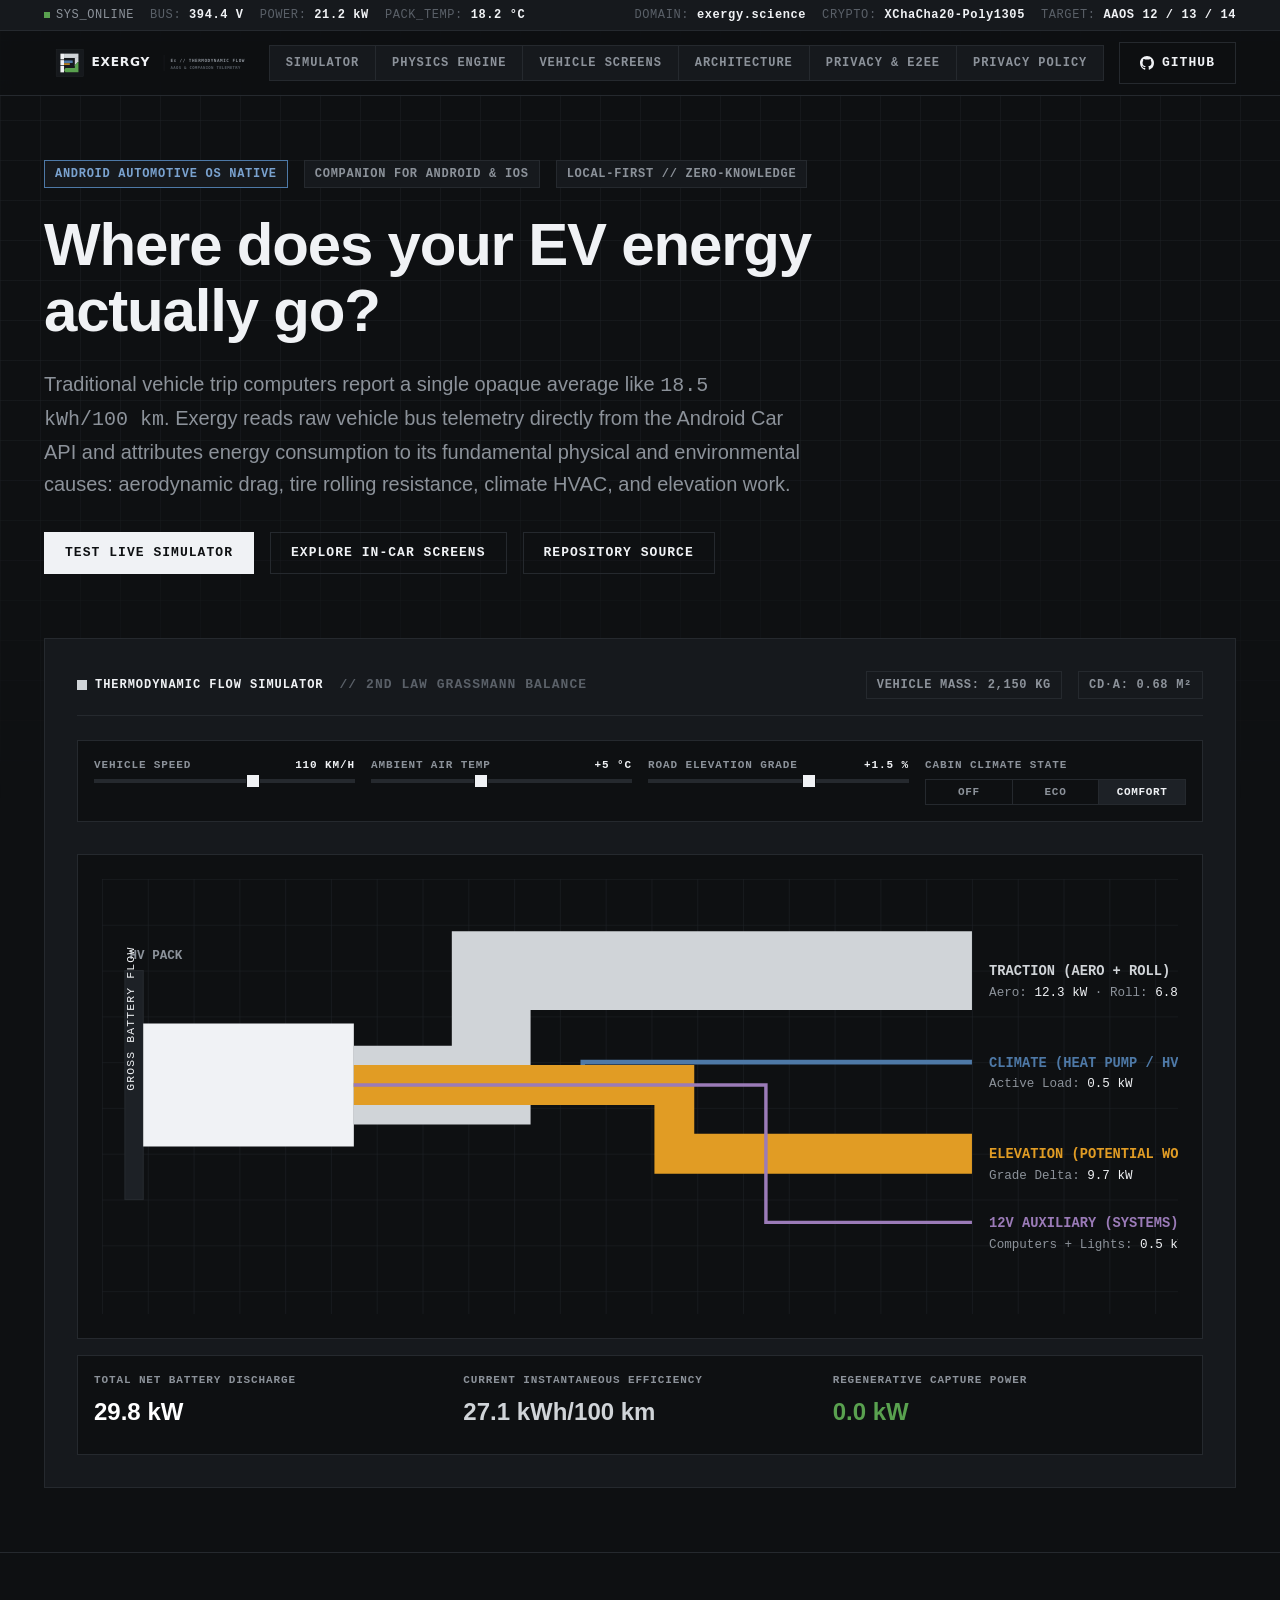
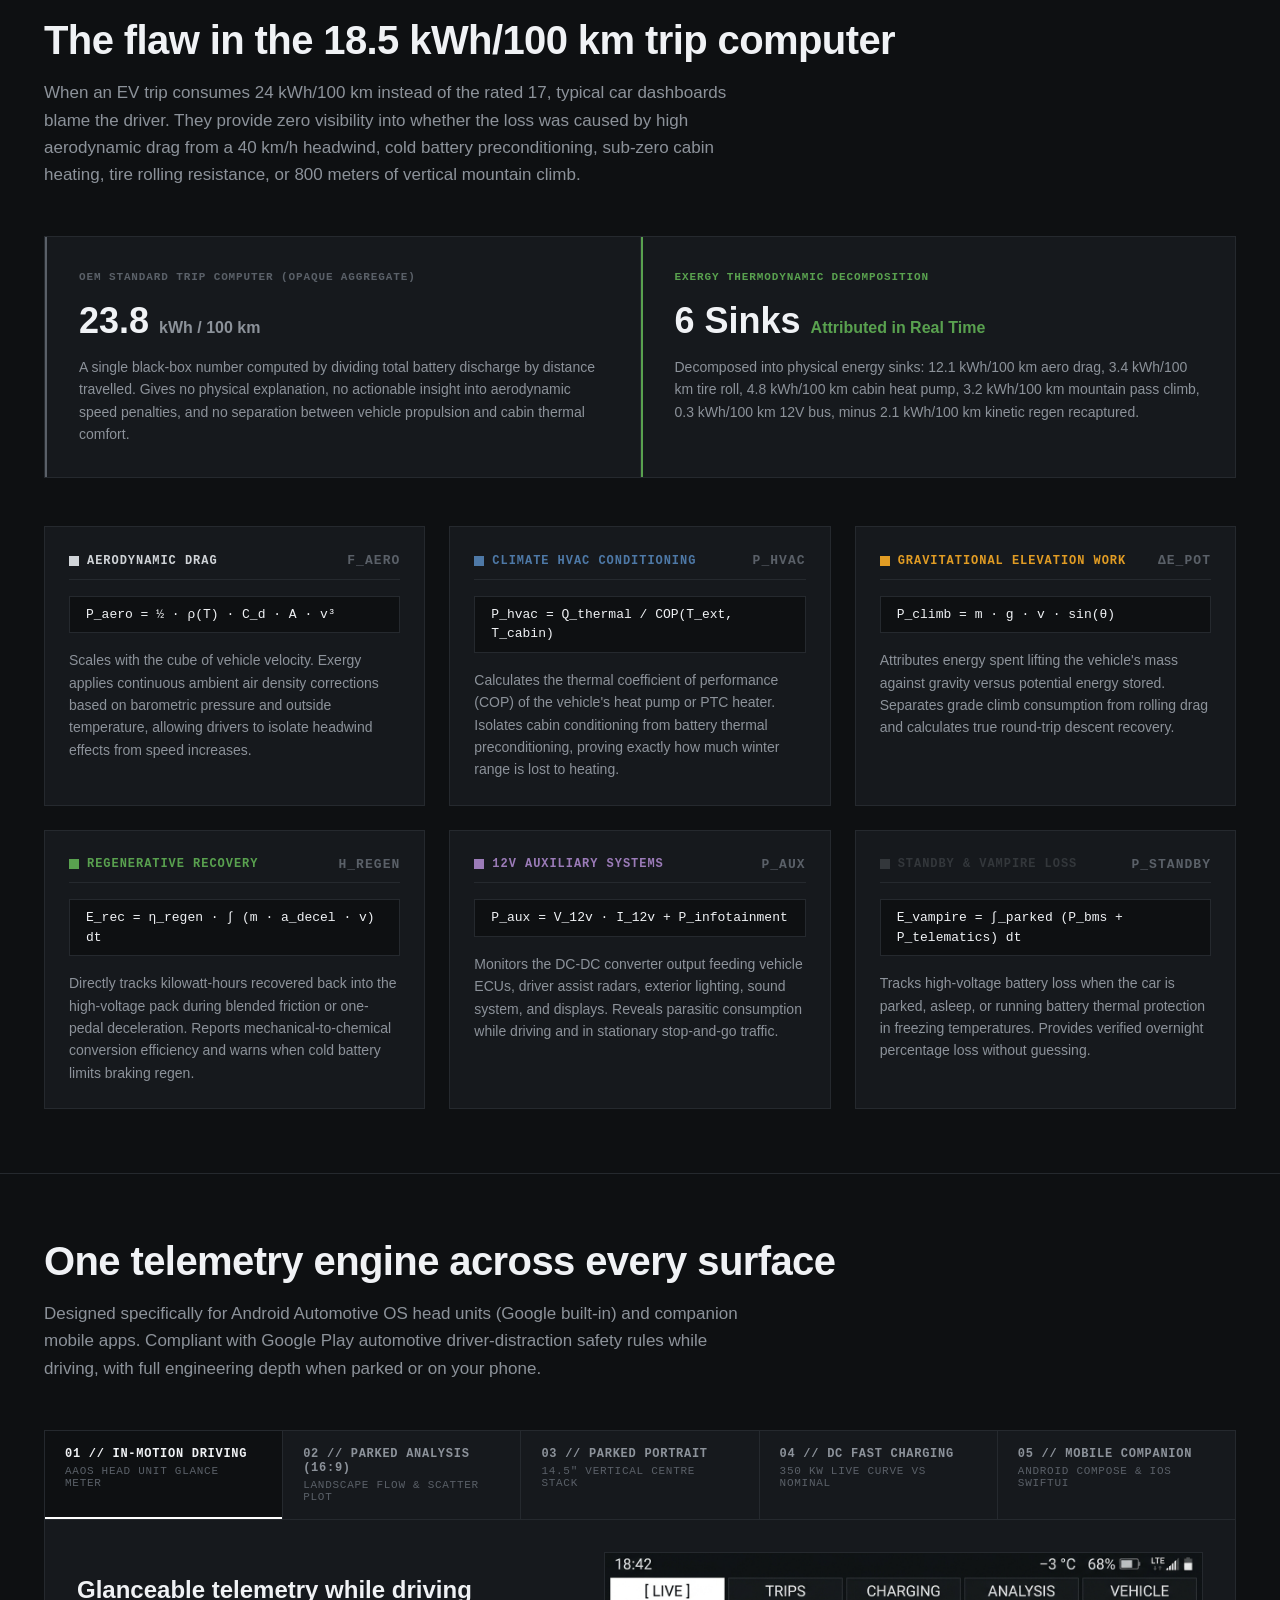
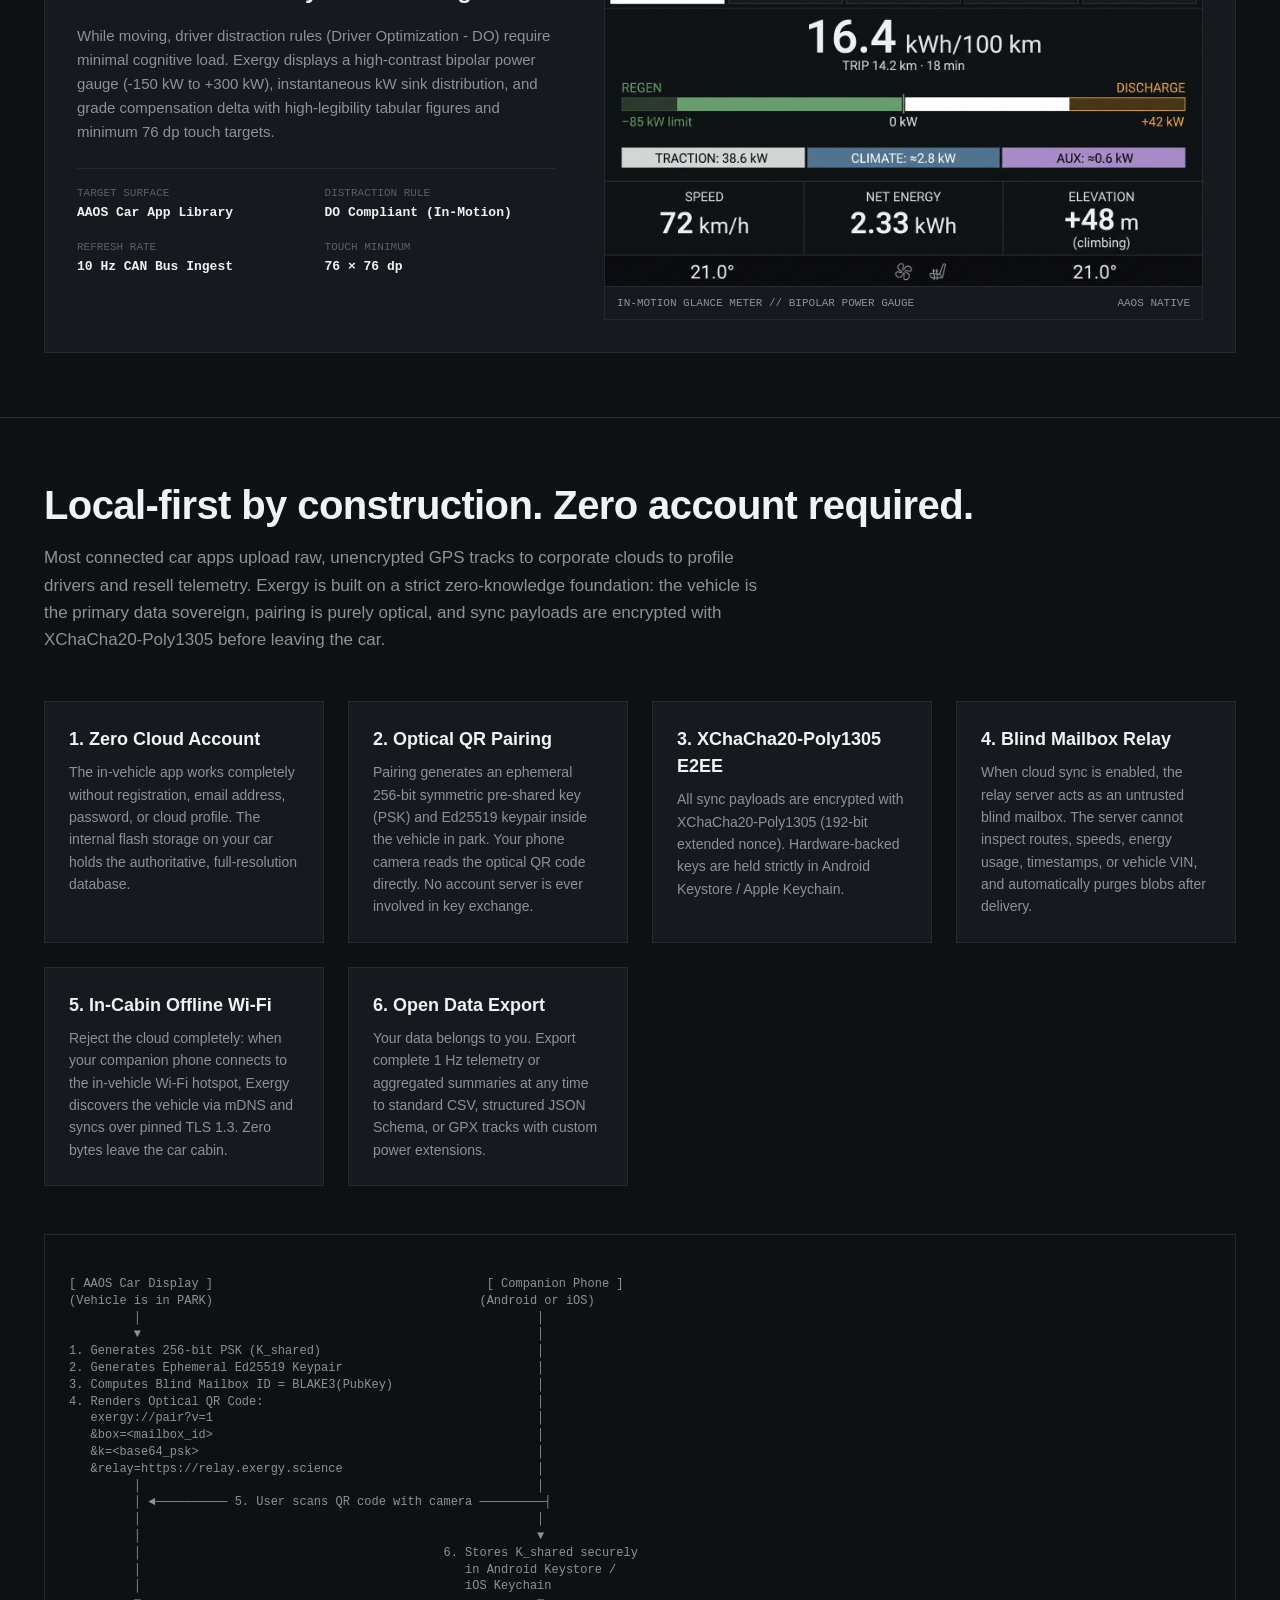
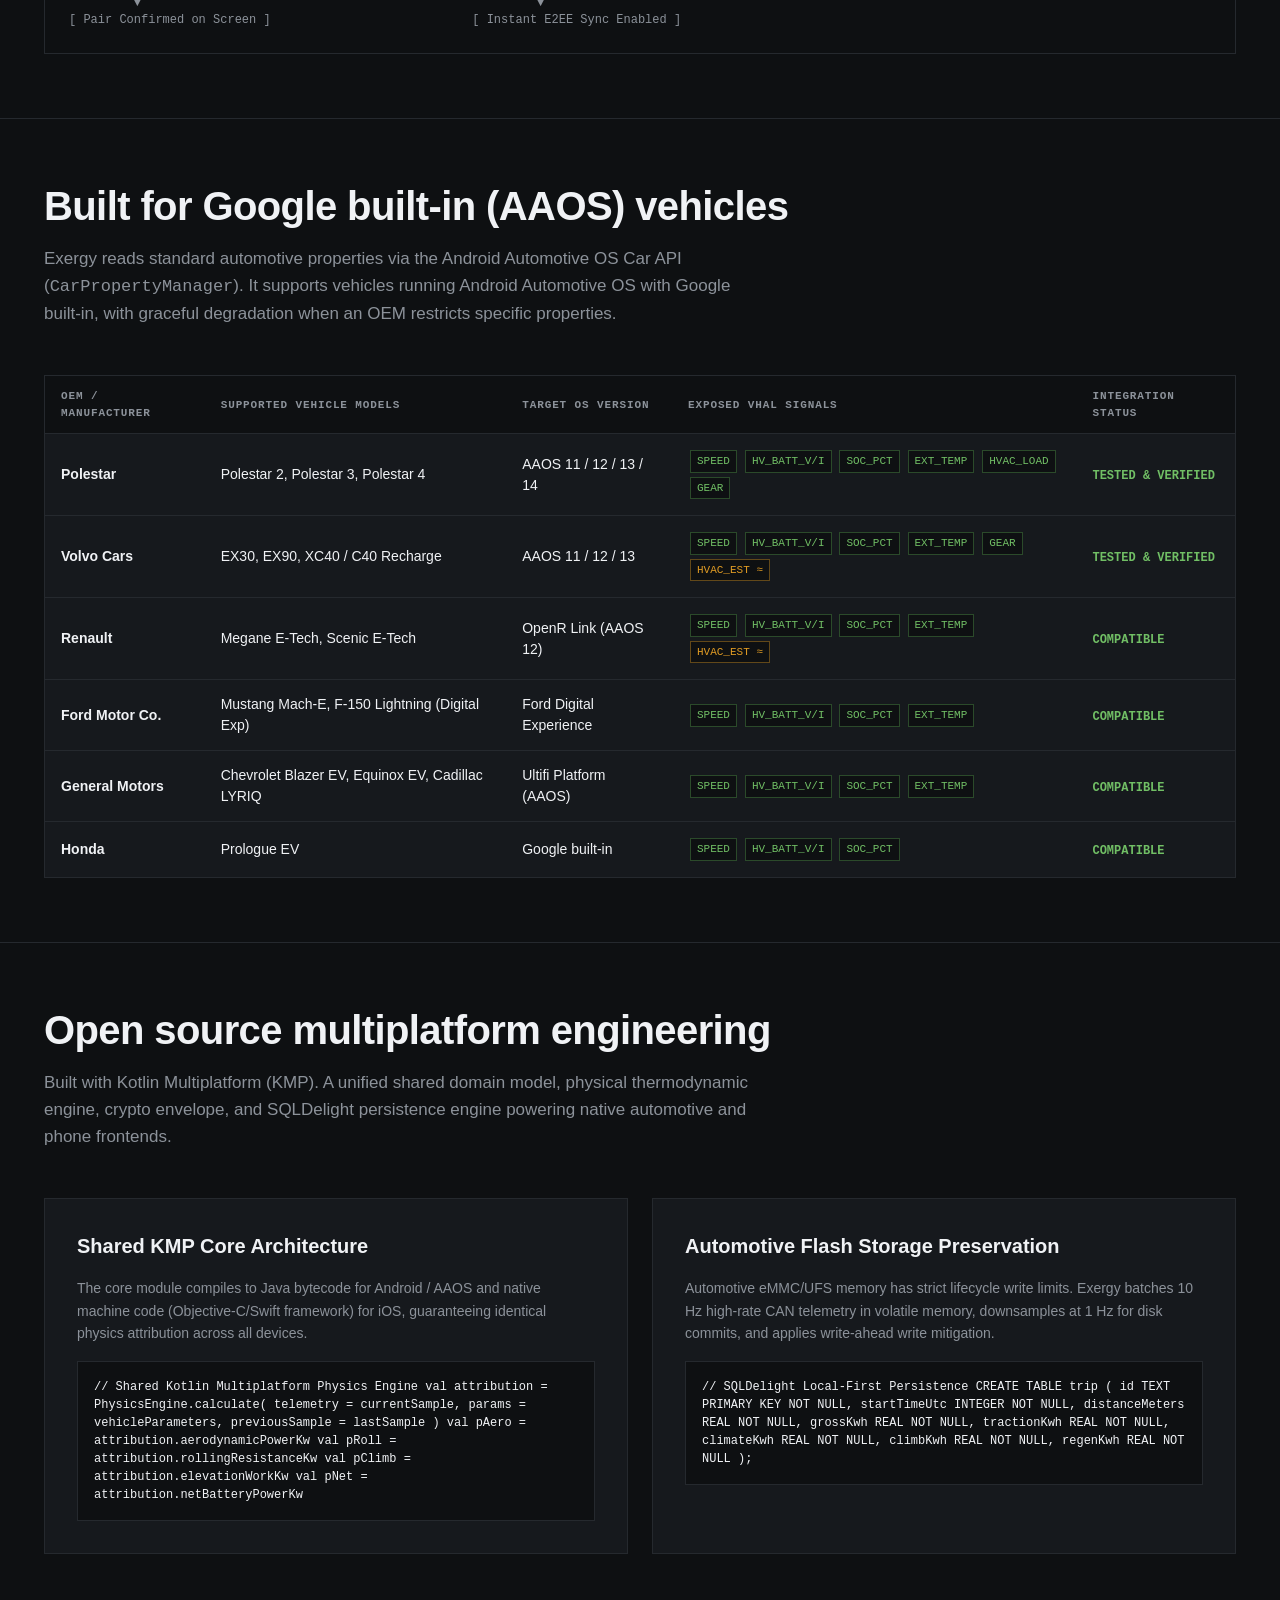
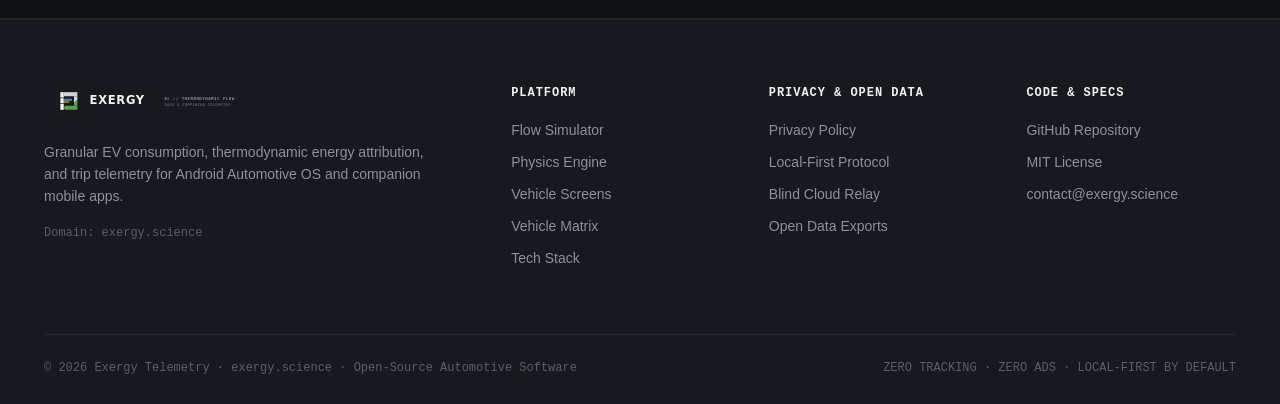
==== index.html @ 37d76671 "feat: landing page, privacy policy, and vercel deployment config for exergy.science" ====
<!DOCTYPE html>
<html lang="en">
<head>
  <meta charset="UTF-8">
  <meta name="viewport" content="width=device-width, initial-scale=1.0">
  <title>Exergy — Thermodynamic EV Telemetry & Energy Attribution for AAOS & Mobile</title>
  <meta name="description" content="Open, local-first electric vehicle telemetry for Android Automotive OS (AAOS) and mobile. Decomposes EV consumption into aerodynamic drag, tire rolling resistance, climate HVAC, and elevation potential.">
  <link rel="canonical" href="https://exergy.science/">

  <!-- Open Graph / Meta -->
  <meta property="og:type" content="website">
  <meta property="og:url" content="https://exergy.science/">
  <meta property="og:title" content="Exergy — Thermodynamic EV Telemetry & Energy Attribution">
  <meta property="og:description" content="Granular EV consumption, thermodynamic energy attribution, and trip telemetry for Android Automotive OS and companion mobile apps.">
  <meta property="og:image" content="https://exergy.science/assets/images/flow-car.jpg">

  <!-- Twitter Card -->
  <meta name="twitter:card" content="summary_large_image">
  <meta name="twitter:url" content="https://exergy.science/">
  <meta name="twitter:title" content="Exergy — Thermodynamic EV Telemetry">
  <meta name="twitter:description" content="Granular EV consumption, thermodynamic energy attribution, and trip telemetry for Android Automotive OS and companion mobile apps.">
  <meta name="twitter:image" content="https://exergy.science/assets/images/flow-car.jpg">

  <link rel="icon" type="image/svg+xml" href="/assets/favicon.svg">
  <link rel="stylesheet" href="/assets/css/style.css">
  
  <script type="application/ld+json">
  {
    "@context": "https://schema.org",
    "@type": "SoftwareApplication",
    "name": "Exergy",
    "operatingSystem": "Android Automotive OS, Android, iOS",
    "applicationCategory": "AutomotiveApplication",
    "url": "https://exergy.science",
    "description": "Granular EV consumption, thermodynamic energy attribution, and trip telemetry for electric vehicles running Android Automotive OS.",
    "license": "https://github.com/web-gears/exergy-web/blob/main/LICENSE"
  }
  </script>
</head>
<body>

  <!-- Background Technical Drafting Grid -->
  <div class="drafting-grid-bg" aria-hidden="true"></div>

  <!-- Real-Time Telemetry Ticker -->
  <aside class="telemetry-ticker" aria-label="Live CAN Telemetry Stream">
    <div class="container">
      <div class="ticker-left">
        <span><span class="status-dot"></span>SYS_ONLINE</span>
        <span><span class="ticker-tag">BUS:</span> <span class="ticker-val" id="ticker-vbus">394.2 V</span></span>
        <span><span class="ticker-tag">POWER:</span> <span class="ticker-val" id="ticker-power">21.4 kW</span></span>
        <span><span class="ticker-tag">PACK_TEMP:</span> <span class="ticker-val" id="ticker-temp">18.2 °C</span></span>
      </div>
      <div class="ticker-right">
        <span><span class="ticker-tag">DOMAIN:</span> <span class="ticker-val">exergy.science</span></span>
        <span><span class="ticker-tag">CRYPTO:</span> <span class="ticker-val">XChaCha20-Poly1305</span></span>
        <span><span class="ticker-tag">TARGET:</span> <span class="ticker-val">AAOS 12 / 13 / 14</span></span>
      </div>
    </div>
  </aside>

  <!-- Global Site Header -->
  <header class="site-header">
    <div class="container">
      <a href="/" class="logo-link" aria-label="Exergy Homepage">
        <img src="/assets/logo.svg" alt="Exergy Logo" width="210" height="36">
      </a>
      
      <nav class="nav-links" aria-label="Main Navigation">
        <a href="#simulator" class="nav-link">Simulator</a>
        <a href="#physics" class="nav-link">Physics Engine</a>
        <a href="#surfaces" class="nav-link">Vehicle Screens</a>
        <a href="#architecture" class="nav-link">Architecture</a>
        <a href="#privacy" class="nav-link">Privacy & E2EE</a>
        <a href="/privacy" class="nav-link">Privacy Policy</a>
      </nav>

      <div class="header-actions">
        <a href="https://github.com/web-gears/exergy-web" target="_blank" rel="noopener noreferrer" class="btn btn-outline">
          <svg width="14" height="14" viewBox="0 0 24 24" fill="currentColor" aria-hidden="true">
            <path d="M12 0C5.37 0 0 5.37 0 12c0 5.31 3.435 9.795 8.205 11.385.6.105.825-.255.825-.57 0-.285-.015-1.23-.015-2.235-3.015.555-3.795-.735-4.035-1.41-.135-.345-.72-1.41-1.23-1.695-.42-.225-1.02-.78-.015-.795.945-.015 1.62.87 1.845 1.23 1.08 1.815 2.805 1.305 3.495.99.105-.78.42-1.305.765-1.605-2.67-.3-5.46-1.335-5.46-5.925 0-1.305.465-2.385 1.23-3.225-.12-.3-.54-1.53.12-3.18 0 0 1.005-.315 3.3 1.23.96-.27 1.98-.405 3-.405s2.04.135 3 .405c2.295-1.56 3.3-1.23 3.3-1.23.66 1.65.24 2.88.12 3.18.765.84 1.23 1.905 1.23 3.225 0 4.605-2.805 5.625-5.475 5.925.435.375.81 1.095.81 2.22 0 1.605-.015 2.895-.015 3.3 0 .315.225.69.825.57A12.02 12.02 0 0024 12c0-6.63-5.37-12-12-12z"/>
          </svg>
          GitHub
        </a>
      </div>
    </div>
  </header>

  <main>
    <!-- Hero Section -->
    <section class="hero-section">
      <div class="container">
        <div class="hero-top-meta">
          <span class="badge-hairline highlight">Android Automotive OS Native</span>
          <span class="badge-hairline">Companion for Android & iOS</span>
          <span class="badge-hairline">Local-First // Zero-Knowledge</span>
        </div>

        <h1 class="hero-title">Where does your EV energy actually go?</h1>
        <p class="hero-subtitle">
          Traditional vehicle trip computers report a single opaque average like <code>18.5 kWh/100 km</code>. 
          Exergy reads raw vehicle bus telemetry directly from the Android Car API and attributes energy consumption to its fundamental physical and environmental causes: aerodynamic drag, tire rolling resistance, climate HVAC, and elevation work.
        </p>

        <div class="hero-cta-group">
          <a href="#simulator" class="btn btn-primary">Test Live Simulator</a>
          <a href="#surfaces" class="btn btn-outline">Explore In-Car Screens</a>
          <a href="https://github.com/web-gears/exergy-web" target="_blank" rel="noopener noreferrer" class="btn btn-outline">Repository Source</a>
        </div>

        <!-- Interactive Flow Simulator Deck -->
        <div class="flow-simulator-deck" id="simulator">
          <div class="deck-header">
            <div class="deck-title">
              <span class="sink-indicator">
                <span class="sink-bar" style="background: var(--sink-traction);"></span>
                Thermodynamic Flow Simulator
              </span>
              <span class="mono-heading">// 2nd Law Grassmann Balance</span>
            </div>
            <div class="hero-top-meta" style="margin: 0;">
              <span class="badge-hairline">Vehicle Mass: 2,150 kg</span>
              <span class="badge-hairline">Cd·A: 0.68 m²</span>
            </div>
          </div>

          <!-- Controls Grid -->
          <div class="deck-controls">
            <div class="control-item">
              <label class="control-label" for="slider-speed">
                <span>Vehicle Speed</span>
                <span class="control-val" id="val-speed">110 km/h</span>
              </label>
              <input type="range" id="slider-speed" min="30" max="160" value="110" step="5">
            </div>

            <div class="control-item">
              <label class="control-label" for="slider-temp">
                <span>Ambient Air Temp</span>
                <span class="control-val" id="val-temp">+5 °C</span>
              </label>
              <input type="range" id="slider-temp" min="-20" max="40" value="5" step="1">
            </div>

            <div class="control-item">
              <label class="control-label" for="slider-grade">
                <span>Road Elevation Grade</span>
                <span class="control-val" id="val-grade">+1.5 %</span>
              </label>
              <input type="range" id="slider-grade" min="-6.0" max="6.0" value="1.5" step="0.5">
            </div>

            <div class="control-item">
              <span class="control-label">
                <span>Cabin Climate State</span>
              </span>
              <div class="segmented-mode-switch">
                <button type="button" class="mode-btn" data-mode="off">OFF</button>
                <button type="button" class="mode-btn" data-mode="eco">ECO</button>
                <button type="button" class="mode-btn active" data-mode="comfort">COMFORT</button>
              </div>
            </div>
          </div>

          <!-- Real-Time Sankey / Grassmann Dynamic SVG Canvas -->
          <div class="flow-svg-container">
            <svg id="sankey-svg" class="flow-svg" viewBox="0 0 940 380" fill="none" xmlns="http://www.w3.org/2000/svg">
              <!-- Architectural 40px Drafting Grid -->
              <defs>
                <pattern id="sankey-grid" width="40" height="40" patternUnits="userSpaceOnUse">
                  <path d="M 40 0 L 0 0 0 40" fill="none" stroke="#1D2126" stroke-width="1" />
                </pattern>
                <marker id="arrow-regen" markerWidth="8" markerHeight="8" refX="4" refY="4" orient="auto">
                  <polygon points="0,0 8,4 0,8" fill="#59A14F" />
                </marker>
              </defs>
              <rect width="940" height="380" fill="url(#sankey-grid)" />

              <!-- Left Battery High-Voltage Pack Source Terminal -->
              <rect x="20" y="80" width="16" height="200" fill="#1D2126" stroke="#25292E" stroke-width="1" />
              <text x="24" y="70" fill="#8C929A" font-family="'JetBrains Mono', monospace" font-size="11" font-weight="700">HV PACK</text>
              <text x="28" y="185" fill="#F0F2F5" font-family="'JetBrains Mono', monospace" font-size="10" transform="rotate(-90 28 185)" letter-spacing="0.1em">GROSS BATTERY FLOW</text>

              <!-- Main Gross Output Trunk Stream -->
              <path id="stream-gross" d="M 36 180 H 220" stroke="#F0F2F5" stroke-width="42" stroke-linecap="butt" />

              <!-- Mitred Branch 1: Traction Stream (Aerodynamic + Rolling) -->
              <!-- Splits upward at 90-degree mitre -->
              <path id="stream-traction" d="M 220 180 H 340 V 80 H 760" stroke="#D0D4D8" stroke-width="26" stroke-linejoin="miter" stroke-linecap="butt" />

              <!-- Mitred Branch 2: Climate HVAC Conditioning -->
              <path id="stream-hvac" d="M 220 180 H 420 V 160 H 760" stroke="#4E79A7" stroke-width="14" stroke-linejoin="miter" stroke-linecap="butt" />

              <!-- Mitred Branch 3: Gravitational Elevation Work -->
              <path id="stream-climb" d="M 220 180 H 500 V 240 H 760" stroke="#E19C24" stroke-width="12" stroke-linejoin="miter" stroke-linecap="butt" />

              <!-- Mitred Branch 4: Low-Voltage 12V Auxiliary -->
              <path id="stream-aux" d="M 220 180 H 580 V 300 H 760" stroke="#9B7BB8" stroke-width="6" stroke-linejoin="miter" stroke-linecap="butt" />

              <!-- Regenerative Braking Loopback -->
              <path id="stream-regen" d="M 620 95 V 350 H 120 V 220" stroke="#59A14F" stroke-width="10" stroke-linejoin="miter" fill="none" marker-end="url(#arrow-regen)" style="display: none;" />

              <!-- Physical Labels on Right Terminals -->
              <g transform="translate(775, 84)">
                <text fill="#D0D4D8" font-family="'JetBrains Mono', monospace" font-size="12" font-weight="700">TRACTION (AERO + ROLL)</text>
                <text y="18" fill="#8C929A" font-family="'JetBrains Mono', monospace" font-size="11">Aero: <tspan id="metric-aero-kw" fill="#F0F2F5">14.2 kW</tspan> · Roll: <tspan id="metric-roll-kw" fill="#F0F2F5">3.9 kW</tspan></text>
              </g>

              <g transform="translate(775, 164)">
                <text fill="#4E79A7" font-family="'JetBrains Mono', monospace" font-size="12" font-weight="700">CLIMATE (HEAT PUMP / HVAC)</text>
                <text y="18" fill="#8C929A" font-family="'JetBrains Mono', monospace" font-size="11">Active Load: <tspan id="metric-hvac-kw" fill="#F0F2F5">1.8 kW</tspan></text>
              </g>

              <g transform="translate(775, 244)">
                <text fill="#E19C24" font-family="'JetBrains Mono', monospace" font-size="12" font-weight="700">ELEVATION (POTENTIAL WORK)</text>
                <text y="18" fill="#8C929A" font-family="'JetBrains Mono', monospace" font-size="11">Grade Delta: <tspan id="metric-climb-kw" fill="#F0F2F5">9.8 kW</tspan></text>
              </g>

              <g transform="translate(775, 304)">
                <text fill="#9B7BB8" font-family="'JetBrains Mono', monospace" font-size="12" font-weight="700">12V AUXILIARY (SYSTEMS)</text>
                <text y="18" fill="#8C929A" font-family="'JetBrains Mono', monospace" font-size="11">Computers + Lights: <tspan id="metric-aux-kw" fill="#F0F2F5">0.4 kW</tspan></text>
              </g>
            </svg>
          </div>

          <!-- Bottom Summary Metrics Bar -->
          <div class="deck-controls" style="margin-top: var(--spacing-md); margin-bottom: 0;">
            <div class="control-item">
              <span class="control-label">TOTAL NET BATTERY DISCHARGE</span>
              <span class="comparison-metric" id="metric-gross-kw" style="font-size: 1.5rem; color: #FFFFFF;">29.7 kW</span>
            </div>
            <div class="control-item">
              <span class="control-label">CURRENT INSTANTANEOUS EFFICIENCY</span>
              <span class="comparison-metric" id="metric-kwh-100" style="font-size: 1.5rem; color: var(--sink-traction);">27.0 kWh/100 km</span>
            </div>
            <div class="control-item">
              <span class="control-label">REGENERATIVE CAPTURE POWER</span>
              <span class="comparison-metric" id="metric-regen-kw" style="font-size: 1.5rem; color: var(--sink-regen);">0.0 kW</span>
            </div>
          </div>
        </div>
      </div>
    </section>

    <!-- The Problem with Opaque Averages vs Exergy's Physical Decomposition -->
    <section id="physics">
      <div class="container">
        <h2 class="section-title">The flaw in the 18.5 kWh/100 km trip computer</h2>
        <p class="section-desc">
          When an EV trip consumes 24 kWh/100 km instead of the rated 17, typical car dashboards blame the driver. 
          They provide zero visibility into whether the loss was caused by high aerodynamic drag from a 40 km/h headwind, cold battery preconditioning, sub-zero cabin heating, tire rolling resistance, or 800 meters of vertical mountain climb.
        </p>

        <!-- Side-by-Side Comparison Box -->
        <div class="comparison-container">
          <div class="comparison-col bad">
            <div class="comparison-tag">OEM Standard Trip Computer (Opaque Aggregate)</div>
            <div class="comparison-metric">23.8 <span style="font-size: 1rem; color: var(--text-secondary);">kWh / 100 km</span></div>
            <p class="comparison-expl">
              A single black-box number computed by dividing total battery discharge by distance travelled. 
              Gives no physical explanation, no actionable insight into aerodynamic speed penalties, and no separation between vehicle propulsion and cabin thermal comfort.
            </p>
          </div>

          <div class="comparison-col good">
            <div class="comparison-tag">Exergy Thermodynamic Decomposition</div>
            <div class="comparison-metric" style="color: var(--text-primary);">6 Sinks <span style="font-size: 1rem; color: var(--sink-regen);">Attributed in Real Time</span></div>
            <p class="comparison-expl">
              Decomposed into physical energy sinks: 12.1 kWh/100 km aero drag, 3.4 kWh/100 km tire roll, 4.8 kWh/100 km cabin heat pump, 3.2 kWh/100 km mountain pass climb, 0.3 kWh/100 km 12V bus, minus 2.1 kWh/100 km kinetic regen recaptured.
            </p>
          </div>
        </div>

        <!-- Attribution Equations Grid -->
        <div class="attribution-grid" style="margin-top: var(--spacing-2xl);">
          <div class="physics-card">
            <div class="physics-header">
              <span class="sink-indicator" style="color: var(--sink-traction);">
                <span class="sink-bar" style="background: var(--sink-traction);"></span>
                Aerodynamic Drag
              </span>
              <span class="mono-heading">F_aero</span>
            </div>
            <div class="physics-formula">P_aero = ½ · ρ(T) · C_d · A · v³</div>
            <p class="physics-body">
              Scales with the cube of vehicle velocity. Exergy applies continuous ambient air density corrections based on barometric pressure and outside temperature, allowing drivers to isolate headwind effects from speed increases.
            </p>
          </div>

          <div class="physics-card">
            <div class="physics-header">
              <span class="sink-indicator" style="color: var(--sink-climate);">
                <span class="sink-bar" style="background: var(--sink-climate);"></span>
                Climate HVAC Conditioning
              </span>
              <span class="mono-heading">P_hvac</span>
            </div>
            <div class="physics-formula">P_hvac = Q_thermal / COP(T_ext, T_cabin)</div>
            <p class="physics-body">
              Calculates the thermal coefficient of performance (COP) of the vehicle's heat pump or PTC heater. Isolates cabin conditioning from battery thermal preconditioning, proving exactly how much winter range is lost to heating.
            </p>
          </div>

          <div class="physics-card">
            <div class="physics-header">
              <span class="sink-indicator" style="color: var(--sink-climb);">
                <span class="sink-bar" style="background: var(--sink-climb);"></span>
                Gravitational Elevation Work
              </span>
              <span class="mono-heading">ΔE_pot</span>
            </div>
            <div class="physics-formula">P_climb = m · g · v · sin(θ)</div>
            <p class="physics-body">
              Attributes energy spent lifting the vehicle's mass against gravity versus potential energy stored. Separates grade climb consumption from rolling drag and calculates true round-trip descent recovery.
            </p>
          </div>

          <div class="physics-card">
            <div class="physics-header">
              <span class="sink-indicator" style="color: var(--sink-regen);">
                <span class="sink-bar" style="background: var(--sink-regen);"></span>
                Regenerative Recovery
              </span>
              <span class="mono-heading">η_regen</span>
            </div>
            <div class="physics-formula">E_rec = η_regen · ∫ (m · a_decel · v) dt</div>
            <p class="physics-body">
              Directly tracks kilowatt-hours recovered back into the high-voltage pack during blended friction or one-pedal deceleration. Reports mechanical-to-chemical conversion efficiency and warns when cold battery limits braking regen.
            </p>
          </div>

          <div class="physics-card">
            <div class="physics-header">
              <span class="sink-indicator" style="color: var(--sink-auxiliary);">
                <span class="sink-bar" style="background: var(--sink-auxiliary);"></span>
                12V Auxiliary Systems
              </span>
              <span class="mono-heading">P_aux</span>
            </div>
            <div class="physics-formula">P_aux = V_12v · I_12v + P_infotainment</div>
            <p class="physics-body">
              Monitors the DC-DC converter output feeding vehicle ECUs, driver assist radars, exterior lighting, sound system, and displays. Reveals parasitic consumption while driving and in stationary stop-and-go traffic.
            </p>
          </div>

          <div class="physics-card">
            <div class="physics-header">
              <span class="sink-indicator" style="color: var(--sink-standby);">
                <span class="sink-bar" style="background: var(--sink-standby);"></span>
                Standby & Vampire Loss
              </span>
              <span class="mono-heading">P_standby</span>
            </div>
            <div class="physics-formula">E_vampire = ∫_parked (P_bms + P_telematics) dt</div>
            <p class="physics-body">
              Tracks high-voltage battery loss when the car is parked, asleep, or running battery thermal protection in freezing temperatures. Provides verified overnight percentage loss without guessing.
            </p>
          </div>
        </div>
      </div>
    </section>

    <!-- Multi-Surface In-Car & Mobile Showcase -->
    <section id="surfaces">
      <div class="container">
        <h2 class="section-title">One telemetry engine across every surface</h2>
        <p class="section-desc">
          Designed specifically for Android Automotive OS head units (Google built-in) and companion mobile apps. 
          Compliant with Google Play automotive driver-distraction safety rules while driving, with full engineering depth when parked or on your phone.
        </p>

        <!-- Showcase Deck -->
        <div class="showcase-deck">
          <div class="showcase-tabs" role="tablist">
            <button type="button" class="showcase-tab active" data-target="panel-live" role="tab">
              <span>01 // In-Motion Driving</span>
              <span class="tab-sub">AAOS Head Unit Glance Meter</span>
            </button>
            <button type="button" class="showcase-tab" data-target="panel-flow" role="tab">
              <span>02 // Parked Analysis (16:9)</span>
              <span class="tab-sub">Landscape Flow & Scatter Plot</span>
            </button>
            <button type="button" class="showcase-tab" data-target="panel-portrait" role="tab">
              <span>03 // Parked Portrait</span>
              <span class="tab-sub">14.5" Vertical Centre Stack</span>
            </button>
            <button type="button" class="showcase-tab" data-target="panel-charging" role="tab">
              <span>04 // DC Fast Charging</span>
              <span class="tab-sub">350 kW Live Curve vs Nominal</span>
            </button>
            <button type="button" class="showcase-tab" data-target="panel-phone" role="tab">
              <span>05 // Mobile Companion</span>
              <span class="tab-sub">Android Compose & iOS SwiftUI</span>
            </button>
          </div>

          <div class="showcase-content">
            <!-- Panel 1: Live Driving -->
            <div class="showcase-panel active" id="panel-live" role="tabpanel">
              <div class="showcase-info">
                <h3>Glanceable telemetry while driving</h3>
                <p>
                  While moving, driver distraction rules (Driver Optimization - DO) require minimal cognitive load. 
                  Exergy displays a high-contrast bipolar power gauge (-150 kW to +300 kW), instantaneous kW sink distribution, and grade compensation delta with high-legibility tabular figures and minimum 76 dp touch targets.
                </p>
                <div class="showcase-specs">
                  <div class="spec-cell">
                    <span class="key">Target Surface</span>
                    <span class="val">AAOS Car App Library</span>
                  </div>
                  <div class="spec-cell">
                    <span class="key">Distraction Rule</span>
                    <span class="val">DO Compliant (In-Motion)</span>
                  </div>
                  <div class="spec-cell">
                    <span class="key">Refresh Rate</span>
                    <span class="val">10 Hz CAN Bus Ingest</span>
                  </div>
                  <div class="spec-cell">
                    <span class="key">Touch Minimum</span>
                    <span class="val">76 × 76 dp</span>
                  </div>
                </div>
              </div>
              <div class="showcase-media">
                <img src="/assets/images/live-car.jpg" alt="Exergy In-Motion Driving Glance Meter Screen on Android Automotive OS" loading="lazy">
                <div class="media-caption">
                  <span>IN-MOTION GLANCE METER // BIPOLAR POWER GAUGE</span>
                  <span>AAOS NATIVE</span>
                </div>
              </div>
            </div>

            <!-- Panel 2: Parked 16:9 Landscape -->
            <div class="showcase-panel" id="panel-flow" role="tabpanel">
              <div class="showcase-info">
                <h3>Full thermodynamic Sankey balance in park</h3>
                <p>
                  Once the vehicle shifter enters PARK, Exergy transitions seamlessly into full interactive analysis mode. 
                  Inspect the complete monthly Grassmann energy flow balance, correlation scatter plots linking efficiency directly to outdoor temperature, and historical trip efficiency ladders.
                </p>
                <div class="showcase-specs">
                  <div class="spec-cell">
                    <span class="key">Surface</span>
                    <span class="val">Jetpack Compose Parked Activity</span>
                  </div>
                  <div class="spec-cell">
                    <span class="key">Aspect Ratio</span>
                    <span class="val">16:9 Landscape Center Screen</span>
                  </div>
                  <div class="spec-cell">
                    <span class="key">Visualization</span>
                    <span class="val">Grassmann Flow + Temp Scatter</span>
                  </div>
                  <div class="spec-cell">
                    <span class="key">Database Engine</span>
                    <span class="val">Local SQLDelight SQLite</span>
                  </div>
                </div>
              </div>
              <div class="showcase-media">
                <img src="/assets/images/flow-car.jpg" alt="Exergy Parked 16:9 Fullscreen Grassmann Energy Flow Diagram" loading="lazy">
                <div class="media-caption">
                  <span>PARKED ANALYSIS // GRASSMANN SANKEY & TEMPERATURE CORRELATION</span>
                  <span>16:9 DISPLAY</span>
                </div>
              </div>
            </div>

            <!-- Panel 3: Parked Portrait -->
            <div class="showcase-panel" id="panel-portrait" role="tabpanel">
              <div class="showcase-info">
                <h3>Optimized for modern vertical center consoles</h3>
                <p>
                  Designed specifically for portrait vehicle displays such as the 14.5" Polestar 3/4 and Volvo EX90. 
                  Vertical flow topology stacks top navigation tabs, center-stage Sankey balance, and a dual telemetry deck for immediate visual inspection.
                </p>
                <div class="showcase-specs">
                  <div class="spec-cell">
                    <span class="key">Form Factor</span>
                    <span class="val">Vertical Center Stack (14.5")</span>
                  </div>
                  <div class="spec-cell">
                    <span class="key">Compatibility</span>
                    <span class="val">Polestar 3 / 4, Volvo EX90</span>
                  </div>
                  <div class="spec-cell">
                    <span class="key">Geometry</span>
                    <span class="val">Strict Zero Corner Radius</span>
                  </div>
                  <div class="spec-cell">
                    <span class="key">Borders</span>
                    <span class="val">1px Hairline Scaffolding</span>
                  </div>
                </div>
              </div>
              <div class="showcase-media">
                <img src="/assets/images/flow-car-portrait.jpg" alt="Exergy Vertical Center Stack UI on Polestar 3" loading="lazy">
                <div class="media-caption">
                  <span>PORTRAIT CENTER STACK // DUAL TELEMETRY DECK</span>
                  <span>POLARIS AAOS</span>
                </div>
              </div>
            </div>

            <!-- Panel 4: Fast Charging -->
            <div class="showcase-panel" id="panel-charging" role="tabpanel">
              <div class="showcase-info">
                <h3>High-power charging telemetry and thermal curves</h3>
                <p>
                  When plugged into a 350 kW DC fast charger or AC wallbox, Exergy monitors instantaneous pack acceptance power against the vehicle's nominal OEM charging curve. 
                  Tracks battery temperature window, cooling loop thermal draw, and grid-to-battery exergy destruction.
                </p>
                <div class="showcase-specs">
                  <div class="spec-cell">
                    <span class="key">Max DC Speed</span>
                    <span class="val">Up to 350 kW Peak Acceptance</span>
                  </div>
                  <div class="spec-cell">
                    <span class="key">Thermal Monitoring</span>
                    <span class="val">Pack Temp Conditioning Window</span>
                  </div>
                  <div class="spec-cell">
                    <span class="key">Efficiency Loss</span>
                    <span class="val">Grid-to-Pack Exergy Destruction</span>
                  </div>
                  <div class="spec-cell">
                    <span class="key">Auto-Wakeup</span>
                    <span class="val">AAOS Garage Mode Handler</span>
                  </div>
                </div>
              </div>
              <div class="showcase-media">
                <img src="/assets/images/charging-car.jpg" alt="Exergy DC Fast Charging Telemetry and Thermal Acceptance Curve" loading="lazy">
                <div class="media-caption">
                  <span>CHARGING TELEMETRY // 350 KW ACCEPTANCE & THERMAL PROFILE</span>
                  <span>DC FAST CHARGE</span>
                </div>
              </div>
            </div>

            <!-- Panel 5: Mobile Companion -->
            <div class="showcase-panel" id="panel-phone" role="tabpanel">
              <div class="showcase-info">
                <h3>Deep post-trip telemetry on your phone</h3>
                <p>
                  Review drives from your desk or sofa without draining vehicle battery. 
                  The companion app features a vector Sankey mode switcher (<code>FLOW | TRACE | MAP</code>), multi-channel DAQ strip charts (Power, Speed, Elevation, HVAC), and one-tap open data exports.
                </p>
                <div class="showcase-specs">
                  <div class="spec-cell">
                    <span class="key">Phone Stack</span>
                    <span class="val">Jetpack Compose + SwiftUI</span>
                  </div>
                  <div class="spec-cell">
                    <span class="key">Shared Core</span>
                    <span class="val">Kotlin Multiplatform (KMP)</span>
                  </div>
                  <div class="spec-cell">
                    <span class="key">Sync Protocol</span>
                    <span class="val">End-to-End Encrypted Relay</span>
                  </div>
                  <div class="spec-cell">
                    <span class="key">Offline Direct</span>
                    <span class="val">In-Cabin Wi-Fi TLS 1.3</span>
                  </div>
                </div>
              </div>
              <div class="showcase-media">
                <img src="/assets/images/flow-phone.jpg" alt="Exergy Mobile Companion App on Phone with Vector Sankey Diagram" loading="lazy">
                <div class="media-caption">
                  <span>COMPANION PHONE APP // VECTOR SANKEY MODE SWITCHER</span>
                  <span>IOS & ANDROID</span>
                </div>
              </div>
            </div>
          </div>
        </div>
      </div>
    </section>

    <!-- Local-First & Zero-Knowledge Architecture -->
    <section id="privacy">
      <div class="container">
        <h2 class="section-title">Local-first by construction. Zero account required.</h2>
        <p class="section-desc">
          Most connected car apps upload raw, unencrypted GPS tracks to corporate clouds to profile drivers and resell telemetry. 
          Exergy is built on a strict zero-knowledge foundation: the vehicle is the primary data sovereign, pairing is purely optical, and sync payloads are encrypted with XChaCha20-Poly1305 before leaving the car.
        </p>

        <div class="sovereignty-grid">
          <div class="sovereignty-card">
            <h4>1. Zero Cloud Account</h4>
            <p>
              The in-vehicle app works completely without registration, email address, password, or cloud profile. 
              The internal flash storage on your car holds the authoritative, full-resolution database.
            </p>
          </div>

          <div class="sovereignty-card">
            <h4>2. Optical QR Pairing</h4>
            <p>
              Pairing generates an ephemeral 256-bit symmetric pre-shared key (PSK) and Ed25519 keypair inside the vehicle in park. 
              Your phone camera reads the optical QR code directly. No account server is ever involved in key exchange.
            </p>
          </div>

          <div class="sovereignty-card">
            <h4>3. XChaCha20-Poly1305 E2EE</h4>
            <p>
              All sync payloads are encrypted with XChaCha20-Poly1305 (192-bit extended nonce). 
              Hardware-backed keys are held strictly in Android Keystore / Apple Keychain.
            </p>
          </div>

          <div class="sovereignty-card">
            <h4>4. Blind Mailbox Relay</h4>
            <p>
              When cloud sync is enabled, the relay server acts as an untrusted blind mailbox. 
              The server cannot inspect routes, speeds, energy usage, timestamps, or vehicle VIN, and automatically purges blobs after delivery.
            </p>
          </div>

          <div class="sovereignty-card">
            <h4>5. In-Cabin Offline Wi-Fi</h4>
            <p>
              Reject the cloud completely: when your companion phone connects to the in-vehicle Wi-Fi hotspot, Exergy discovers the vehicle via mDNS and syncs over pinned TLS 1.3. 
              Zero bytes leave the car cabin.
            </p>
          </div>

          <div class="sovereignty-card">
            <h4>6. Open Data Export</h4>
            <p>
              Your data belongs to you. Export complete 1 Hz telemetry or aggregated summaries at any time to standard CSV, structured JSON Schema, or GPX tracks with custom power extensions.
            </p>
          </div>
        </div>

        <!-- ASCII Architecture Schematic -->
        <div class="crypto-diagram" aria-label="Cryptographic Pairing Protocol Flow">
[ AAOS Car Display ]                                      [ Companion Phone ]
(Vehicle is in PARK)                                     (Android or iOS)
         │                                                       │
         ▼                                                       │
1. Generates 256-bit PSK (K_shared)                              │
2. Generates Ephemeral Ed25519 Keypair                           │
3. Computes Blind Mailbox ID = BLAKE3(PubKey)                    │
4. Renders Optical QR Code:                                      │
   exergy://pair?v=1                                             │
   &amp;box=&lt;mailbox_id&gt;                                             │
   &amp;k=&lt;base64_psk&gt;                                               │
   &amp;relay=https://relay.exergy.science                           │
         │                                                       │
         │ ◄────────── 5. User scans QR code with camera ─────────┤
         │                                                       │
         │                                                       ▼
         │                                          6. Stores K_shared securely
         │                                             in Android Keystore /
         │                                             iOS Keychain
         ▼                                                       ▼
[ Pair Confirmed on Screen ]                            [ Instant E2EE Sync Enabled ]</div>
      </div>
    </section>

    <!-- Vehicle Compatibility Matrix -->
    <section id="compatibility">
      <div class="container">
        <h2 class="section-title">Built for Google built-in (AAOS) vehicles</h2>
        <p class="section-desc">
          Exergy reads standard automotive properties via the Android Automotive OS Car API (<code>CarPropertyManager</code>). 
          It supports vehicles running Android Automotive OS with Google built-in, with graceful degradation when an OEM restricts specific properties.
        </p>

        <div class="compat-table-container">
          <table class="compat-table">
            <thead>
              <tr>
                <th>OEM / Manufacturer</th>
                <th>Supported Vehicle Models</th>
                <th>Target OS Version</th>
                <th>Exposed VHAL Signals</th>
                <th>Integration Status</th>
              </tr>
            </thead>
            <tbody>
              <tr>
                <td><strong>Polestar</strong></td>
                <td>Polestar 2, Polestar 3, Polestar 4</td>
                <td>AAOS 11 / 12 / 13 / 14</td>
                <td>
                  <span class="signal-chip avail">SPEED</span>
                  <span class="signal-chip avail">HV_BATT_V/I</span>
                  <span class="signal-chip avail">SOC_PCT</span>
                  <span class="signal-chip avail">EXT_TEMP</span>
                  <span class="signal-chip avail">HVAC_LOAD</span>
                  <span class="signal-chip avail">GEAR</span>
                </td>
                <td><span style="color: #71BF65; font-family: var(--font-mono); font-size: 0.75rem; font-weight: 700;">TESTED & VERIFIED</span></td>
              </tr>
              <tr>
                <td><strong>Volvo Cars</strong></td>
                <td>EX30, EX90, XC40 / C40 Recharge</td>
                <td>AAOS 11 / 12 / 13</td>
                <td>
                  <span class="signal-chip avail">SPEED</span>
                  <span class="signal-chip avail">HV_BATT_V/I</span>
                  <span class="signal-chip avail">SOC_PCT</span>
                  <span class="signal-chip avail">EXT_TEMP</span>
                  <span class="signal-chip avail">GEAR</span>
                  <span class="signal-chip est">HVAC_EST ≈</span>
                </td>
                <td><span style="color: #71BF65; font-family: var(--font-mono); font-size: 0.75rem; font-weight: 700;">TESTED & VERIFIED</span></td>
              </tr>
              <tr>
                <td><strong>Renault</strong></td>
                <td>Megane E-Tech, Scenic E-Tech</td>
                <td>OpenR Link (AAOS 12)</td>
                <td>
                  <span class="signal-chip avail">SPEED</span>
                  <span class="signal-chip avail">HV_BATT_V/I</span>
                  <span class="signal-chip avail">SOC_PCT</span>
                  <span class="signal-chip avail">EXT_TEMP</span>
                  <span class="signal-chip est">HVAC_EST ≈</span>
                </td>
                <td><span style="color: #71BF65; font-family: var(--font-mono); font-size: 0.75rem; font-weight: 700;">COMPATIBLE</span></td>
              </tr>
              <tr>
                <td><strong>Ford Motor Co.</strong></td>
                <td>Mustang Mach-E, F-150 Lightning (Digital Exp)</td>
                <td>Ford Digital Experience</td>
                <td>
                  <span class="signal-chip avail">SPEED</span>
                  <span class="signal-chip avail">HV_BATT_V/I</span>
                  <span class="signal-chip avail">SOC_PCT</span>
                  <span class="signal-chip avail">EXT_TEMP</span>
                </td>
                <td><span style="color: #71BF65; font-family: var(--font-mono); font-size: 0.75rem; font-weight: 700;">COMPATIBLE</span></td>
              </tr>
              <tr>
                <td><strong>General Motors</strong></td>
                <td>Chevrolet Blazer EV, Equinox EV, Cadillac LYRIQ</td>
                <td>Ultifi Platform (AAOS)</td>
                <td>
                  <span class="signal-chip avail">SPEED</span>
                  <span class="signal-chip avail">HV_BATT_V/I</span>
                  <span class="signal-chip avail">SOC_PCT</span>
                  <span class="signal-chip avail">EXT_TEMP</span>
                </td>
                <td><span style="color: #71BF65; font-family: var(--font-mono); font-size: 0.75rem; font-weight: 700;">COMPATIBLE</span></td>
              </tr>
              <tr>
                <td><strong>Honda</strong></td>
                <td>Prologue EV</td>
                <td>Google built-in</td>
                <td>
                  <span class="signal-chip avail">SPEED</span>
                  <span class="signal-chip avail">HV_BATT_V/I</span>
                  <span class="signal-chip avail">SOC_PCT</span>
                </td>
                <td><span style="color: #71BF65; font-family: var(--font-mono); font-size: 0.75rem; font-weight: 700;">COMPATIBLE</span></td>
              </tr>
            </tbody>
          </table>
        </div>
      </div>
    </section>

    <!-- Multiplatform Tech Stack & Open Source Architecture -->
    <section id="architecture">
      <div class="container">
        <h2 class="section-title">Open source multiplatform engineering</h2>
        <p class="section-desc">
          Built with Kotlin Multiplatform (KMP). A unified shared domain model, physical thermodynamic engine, crypto envelope, and SQLDelight persistence engine powering native automotive and phone frontends.
        </p>

        <div class="arch-grid">
          <div class="arch-box">
            <h3>Shared KMP Core Architecture</h3>
            <p>
              The core module compiles to Java bytecode for Android / AAOS and native machine code (Objective-C/Swift framework) for iOS, guaranteeing identical physics attribution across all devices.
            </p>
            <div class="code-block">// Shared Kotlin Multiplatform Physics Engine
val attribution = PhysicsEngine.calculate(
    telemetry = currentSample,
    params = vehicleParameters,
    previousSample = lastSample
)

val pAero = attribution.aerodynamicPowerKw
val pRoll = attribution.rollingResistanceKw
val pClimb = attribution.elevationWorkKw
val pNet = attribution.netBatteryPowerKw</div>
          </div>

          <div class="arch-box">
            <h3>Automotive Flash Storage Preservation</h3>
            <p>
              Automotive eMMC/UFS memory has strict lifecycle write limits. Exergy batches 10 Hz high-rate CAN telemetry in volatile memory, downsamples at 1 Hz for disk commits, and applies write-ahead write mitigation.
            </p>
            <div class="code-block">// SQLDelight Local-First Persistence
CREATE TABLE trip (
    id TEXT PRIMARY KEY NOT NULL,
    startTimeUtc INTEGER NOT NULL,
    distanceMeters REAL NOT NULL,
    grossKwh REAL NOT NULL,
    tractionKwh REAL NOT NULL,
    climateKwh REAL NOT NULL,
    climbKwh REAL NOT NULL,
    regenKwh REAL NOT NULL
);</div>
          </div>
        </div>
      </div>
    </section>
  </main>

  <!-- Site Footer -->
  <footer class="site-footer">
    <div class="container">
      <div class="footer-grid">
        <div class="footer-brand">
          <img src="/assets/logo.svg" alt="Exergy" width="200" height="34">
          <p>
            Granular EV consumption, thermodynamic energy attribution, and trip telemetry for Android Automotive OS and companion mobile apps.
          </p>
          <div style="margin-top: 16px; font-family: var(--font-mono); font-size: 0.75rem; color: var(--text-muted);">
            Domain: <code>exergy.science</code>
          </div>
        </div>

        <div class="footer-col">
          <h5>Platform</h5>
          <ul class="footer-links">
            <li><a href="#simulator">Flow Simulator</a></li>
            <li><a href="#physics">Physics Engine</a></li>
            <li><a href="#surfaces">Vehicle Screens</a></li>
            <li><a href="#compatibility">Vehicle Matrix</a></li>
            <li><a href="#architecture">Tech Stack</a></li>
          </ul>
        </div>

        <div class="footer-col">
          <h5>Privacy &amp; Open Data</h5>
          <ul class="footer-links">
            <li><a href="/privacy">Privacy Policy</a></li>
            <li><a href="#privacy">Local-First Protocol</a></li>
            <li><a href="#privacy">Blind Cloud Relay</a></li>
            <li><a href="#privacy">Open Data Exports</a></li>
          </ul>
        </div>

        <div class="footer-col">
          <h5>Code &amp; Specs</h5>
          <ul class="footer-links">
            <li><a href="https://github.com/web-gears/exergy-web" target="_blank" rel="noopener noreferrer">GitHub Repository</a></li>
            <li><a href="https://github.com/web-gears/exergy-web/blob/main/LICENSE" target="_blank" rel="noopener noreferrer">MIT License</a></li>
            <li><a href="mailto:contact@exergy.science">contact@exergy.science</a></li>
          </ul>
        </div>
      </div>

      <div class="footer-bottom">
        <div>© 2026 Exergy Telemetry · exergy.science · Open-Source Automotive Software</div>
        <div>ZERO TRACKING · ZERO ADS · LOCAL-FIRST BY DEFAULT</div>
      </div>
    </div>
  </footer>

  <script src="/assets/js/main.js"></script>
</body>
</html>
---- assets/css/style.css ----
/* ==========================================================================
   EXERGY // THERMODYNAMIC EV TELEMETRY DESIGN SYSTEM
   Direction 2: Thermodynamic Sankey & Grassmann Flow
   Drafting grid, zero radius, 1px hairlines, tabular figures, physical sinks
   ========================================================================== */

:root {
  --canvas-dark: #0E1012;
  --surface-dark: #16191D;
  --surface-elevated: #1D2126;
  --surface-active: #22272E;
  --border-hairline: #25292E;
  --border-active: #383E46;
  --border-focus: #FFFFFF;
  --border-subtle: #1C2024;

  --text-primary: #F0F2F5;
  --text-secondary: #8C929A;
  --text-muted: #5A6068;

  /* Thermodynamic Energy Sink Streams */
  --sink-traction: #D0D4D8;
  --sink-climate: #4E79A7;
  --sink-climb: #E19C24;
  --sink-auxiliary: #9B7BB8;
  --sink-standby: #33373B;
  --sink-regen: #59A14F;

  --font-sans: 'Inter', -apple-system, BlinkMacSystemFont, "Segoe UI", Roboto, "Helvetica Neue", Arial, sans-serif;
  --font-mono: 'JetBrains Mono', 'Roboto Mono', 'SF Mono', Menlo, Consolas, "Liberation Mono", monospace;

  --spacing-xs: 4px;
  --spacing-sm: 8px;
  --spacing-md: 16px;
  --spacing-lg: 24px;
  --spacing-xl: 32px;
  --spacing-2xl: 48px;
  --spacing-3xl: 64px;

  --container-max: 1240px;
}

/* Base Reset & Reset Geometry to Strict 0px Radius */
*, *::before, *::after {
  box-sizing: border-box;
  margin: 0;
  padding: 0;
  border-radius: 0 !important;
}

html {
  font-size: 16px;
  background-color: var(--canvas-dark);
  color: var(--text-primary);
  font-family: var(--font-sans);
  line-height: 1.5;
  text-rendering: optimizeLegibility;
  -webkit-font-smoothing: antialiased;
  -moz-osx-font-smoothing: grayscale;
  scroll-behavior: smooth;
}

body {
  min-height: 100vh;
  background-color: var(--canvas-dark);
  color: var(--text-primary);
  display: flex;
  flex-direction: column;
  position: relative;
  overflow-x: hidden;
}

/* Browser Surface Styling */
::selection {
  background: var(--sink-climate);
  color: #FFFFFF;
}

::-webkit-scrollbar {
  width: 8px;
  height: 8px;
}

::-webkit-scrollbar-track {
  background: var(--canvas-dark);
  border-left: 1px solid var(--border-hairline);
}

::-webkit-scrollbar-thumb {
  background: var(--border-active);
  border: 1px solid var(--canvas-dark);
}

::-webkit-scrollbar-thumb:hover {
  background: var(--text-muted);
}

a {
  color: inherit;
  text-decoration: none;
}

a:focus-visible, button:focus-visible, input:focus-visible {
  outline: 1px solid var(--border-focus);
  outline-offset: 2px;
}

button {
  font-family: inherit;
  cursor: pointer;
  background: none;
  border: none;
}

/* Engineering Drafting Grid Background */
.drafting-grid-bg {
  position: absolute;
  top: 0;
  left: 0;
  right: 0;
  height: 800px;
  background-image: 
    linear-gradient(to right, rgba(37, 41, 46, 0.35) 1px, transparent 1px),
    linear-gradient(to bottom, rgba(37, 41, 46, 0.35) 1px, transparent 1px);
  background-size: 40px 40px;
  pointer-events: none;
  z-index: 0;
  mask-image: linear-gradient(to bottom, black 50%, transparent 100%);
  -webkit-mask-image: linear-gradient(to bottom, black 50%, transparent 100%);
}

.container {
  width: 100%;
  max-width: var(--container-max);
  margin-left: auto;
  margin-right: auto;
  padding-left: var(--spacing-lg);
  padding-right: var(--spacing-lg);
  position: relative;
  z-index: 1;
}

/* Top Telemetry Ticker Bar */
.telemetry-ticker {
  background: var(--surface-dark);
  border-bottom: 1px solid var(--border-hairline);
  font-family: var(--font-mono);
  font-size: 0.75rem;
  letter-spacing: 0.05em;
  color: var(--text-secondary);
  padding: 6px 0;
  position: relative;
  z-index: 50;
}

.telemetry-ticker .container {
  display: flex;
  align-items: center;
  justify-content: space-between;
  flex-wrap: wrap;
  gap: var(--spacing-md);
}

.ticker-left, .ticker-right {
  display: flex;
  align-items: center;
  gap: var(--spacing-md);
}

.status-dot {
  display: inline-block;
  width: 6px;
  height: 6px;
  background-color: var(--sink-regen);
  margin-right: 6px;
}

.ticker-tag {
  color: var(--text-muted);
}

.ticker-val {
  color: var(--text-primary);
  font-variant-numeric: tabular-nums;
  font-weight: 600;
}

/* Primary Header */
.site-header {
  background: rgba(14, 16, 18, 0.95);
  backdrop-filter: blur(8px);
  border-bottom: 1px solid var(--border-hairline);
  position: sticky;
  top: 0;
  z-index: 100;
}

.site-header .container {
  display: flex;
  align-items: center;
  justify-content: space-between;
  height: 64px;
}

.logo-link {
  display: flex;
  align-items: center;
  gap: var(--spacing-sm);
}

.nav-links {
  display: flex;
  align-items: center;
  gap: 1px;
  background: var(--border-hairline);
  border: 1px solid var(--border-hairline);
}

.nav-link {
  background: var(--surface-dark);
  padding: 8px 16px;
  font-family: var(--font-mono);
  font-size: 0.75rem;
  font-weight: 600;
  letter-spacing: 0.08em;
  text-transform: uppercase;
  color: var(--text-secondary);
  transition: color 0.15s ease, background 0.15s ease;
}

.nav-link:hover, .nav-link.active {
  background: var(--surface-elevated);
  color: var(--text-primary);
}

.header-actions {
  display: flex;
  align-items: center;
  gap: var(--spacing-md);
}

/* Hairline Buttons */
.btn {
  display: inline-flex;
  align-items: center;
  justify-content: center;
  gap: var(--spacing-sm);
  padding: 10px 20px;
  font-family: var(--font-mono);
  font-size: 0.8125rem;
  font-weight: 700;
  letter-spacing: 0.08em;
  text-transform: uppercase;
  transition: all 0.15s ease;
  white-space: nowrap;
}

.btn-primary {
  background: var(--text-primary);
  color: var(--canvas-dark);
  border: 1px solid var(--text-primary);
}

.btn-primary:hover {
  background: #FFFFFF;
  border-color: #FFFFFF;
  box-shadow: 0 0 0 1px #FFFFFF;
}

.btn-outline {
  background: transparent;
  color: var(--text-primary);
  border: 1px solid var(--border-hairline);
}

.btn-outline:hover {
  background: var(--surface-dark);
  border-color: var(--text-secondary);
}

.btn-sink-regen {
  background: rgba(89, 161, 79, 0.1);
  border: 1px solid var(--sink-regen);
  color: #71BF65;
}

.btn-sink-regen:hover {
  background: rgba(89, 161, 79, 0.2);
}

/* Typography Scale */
h1, h2, h3, h4 {
  font-family: var(--font-sans);
  color: var(--text-primary);
  font-feature-settings: "tnum" 1, "zero" 1;
  font-variant-numeric: tabular-nums;
}

.hero-title {
  font-size: clamp(2.25rem, 5vw, 3.75rem);
  font-weight: 700;
  line-height: 1.1;
  letter-spacing: -0.02em;
  margin-bottom: var(--spacing-lg);
  max-width: 820px;
}

.hero-subtitle {
  font-size: clamp(1rem, 2vw, 1.25rem);
  font-weight: 400;
  line-height: 1.6;
  color: var(--text-secondary);
  max-width: 760px;
  margin-bottom: var(--spacing-xl);
}

.section-title {
  font-size: clamp(1.75rem, 3.5vw, 2.5rem);
  font-weight: 700;
  line-height: 1.15;
  letter-spacing: -0.015em;
  margin-bottom: var(--spacing-md);
}

.section-desc {
  font-size: 1.0625rem;
  line-height: 1.6;
  color: var(--text-secondary);
  max-width: 720px;
  margin-bottom: var(--spacing-2xl);
}

.mono-heading {
  font-family: var(--font-mono);
  font-size: 0.8125rem;
  font-weight: 700;
  letter-spacing: 0.08em;
  text-transform: uppercase;
  color: var(--text-muted);
}

/* Sections Structure */
section {
  padding: var(--spacing-3xl) 0;
  position: relative;
  border-bottom: 1px solid var(--border-hairline);
}

/* Hero Section */
.hero-section {
  padding-top: var(--spacing-3xl);
  padding-bottom: var(--spacing-3xl);
}

.hero-top-meta {
  display: flex;
  align-items: center;
  gap: var(--spacing-md);
  margin-bottom: var(--spacing-lg);
  flex-wrap: wrap;
}

.badge-hairline {
  display: inline-flex;
  align-items: center;
  gap: 6px;
  border: 1px solid var(--border-hairline);
  background: var(--surface-dark);
  padding: 4px 10px;
  font-family: var(--font-mono);
  font-size: 0.75rem;
  font-weight: 600;
  letter-spacing: 0.06em;
  color: var(--text-secondary);
  text-transform: uppercase;
}

.badge-hairline.highlight {
  border-color: var(--sink-climate);
  color: #7AA2CF;
}

.hero-cta-group {
  display: flex;
  align-items: center;
  gap: var(--spacing-md);
  flex-wrap: wrap;
  margin-bottom: var(--spacing-3xl);
}

/* Interactive Grassmann / Sankey Telemetry Console */
.flow-simulator-deck {
  background: var(--surface-dark);
  border: 1px solid var(--border-hairline);
  padding: var(--spacing-xl);
  margin-top: var(--spacing-xl);
}

.deck-header {
  display: flex;
  align-items: center;
  justify-content: space-between;
  border-bottom: 1px solid var(--border-hairline);
  padding-bottom: var(--spacing-md);
  margin-bottom: var(--spacing-lg);
  flex-wrap: wrap;
  gap: var(--spacing-md);
}

.deck-title {
  display: flex;
  align-items: center;
  gap: var(--spacing-md);
}

.deck-title h3 {
  font-size: 1.125rem;
  font-weight: 600;
}

.deck-controls {
  display: grid;
  grid-template-columns: repeat(auto-fit, minmax(200px, 1fr));
  gap: var(--spacing-md);
  margin-bottom: var(--spacing-xl);
  background: var(--canvas-dark);
  border: 1px solid var(--border-hairline);
  padding: var(--spacing-md);
}

.control-item {
  display: flex;
  flex-direction: column;
  gap: 6px;
}

.control-label {
  font-family: var(--font-mono);
  font-size: 0.6875rem;
  font-weight: 700;
  text-transform: uppercase;
  letter-spacing: 0.08em;
  color: var(--text-secondary);
  display: flex;
  justify-content: space-between;
}

.control-val {
  color: var(--text-primary);
  font-variant-numeric: tabular-nums;
  font-weight: 700;
}

input[type="range"] {
  -webkit-appearance: none;
  appearance: none;
  width: 100%;
  height: 4px;
  background: var(--border-hairline);
  outline: none;
}

input[type="range"]::-webkit-slider-thumb {
  -webkit-appearance: none;
  appearance: none;
  width: 14px;
  height: 14px;
  background: var(--text-primary);
  cursor: pointer;
  border: 1px solid var(--canvas-dark);
}

input[type="range"]::-moz-range-thumb {
  width: 14px;
  height: 14px;
  background: var(--text-primary);
  cursor: pointer;
  border: 1px solid var(--canvas-dark);
}

/* Segmented Switcher for HVAC Mode */
.segmented-mode-switch {
  display: flex;
  border: 1px solid var(--border-hairline);
  background: var(--canvas-dark);
}

.mode-btn {
  flex: 1;
  padding: 6px 10px;
  font-family: var(--font-mono);
  font-size: 0.6875rem;
  font-weight: 700;
  letter-spacing: 0.06em;
  text-transform: uppercase;
  color: var(--text-secondary);
  text-align: center;
  border-right: 1px solid var(--border-hairline);
  transition: all 0.1s ease;
}

.mode-btn:last-child {
  border-right: none;
}

.mode-btn.active {
  background: var(--surface-elevated);
  color: var(--text-primary);
}

/* SVG Sankey Diagram Canvas */
.flow-svg-container {
  width: 100%;
  background: var(--canvas-dark);
  border: 1px solid var(--border-hairline);
  padding: var(--spacing-lg);
  overflow-x: auto;
}

.flow-svg {
  width: 100%;
  min-width: 720px;
  height: auto;
  display: block;
}

/* Physics Attribution Breakdown Section */
.attribution-grid {
  display: grid;
  grid-template-columns: repeat(auto-fit, minmax(320px, 1fr));
  gap: var(--spacing-lg);
}

.physics-card {
  background: var(--surface-dark);
  border: 1px solid var(--border-hairline);
  padding: var(--spacing-lg);
  display: flex;
  flex-direction: column;
}

.physics-header {
  display: flex;
  align-items: center;
  justify-content: space-between;
  margin-bottom: var(--spacing-md);
  padding-bottom: var(--spacing-sm);
  border-bottom: 1px solid var(--border-hairline);
}

.sink-indicator {
  display: inline-flex;
  align-items: center;
  gap: 8px;
  font-family: var(--font-mono);
  font-size: 0.75rem;
  font-weight: 700;
  letter-spacing: 0.08em;
  text-transform: uppercase;
}

.sink-bar {
  width: 10px;
  height: 10px;
}

.physics-formula {
  background: var(--canvas-dark);
  border: 1px solid var(--border-hairline);
  font-family: var(--font-mono);
  font-size: 0.8125rem;
  padding: var(--spacing-sm) var(--spacing-md);
  margin-bottom: var(--spacing-md);
  color: var(--text-primary);
}

.physics-body {
  font-size: 0.875rem;
  line-height: 1.6;
  color: var(--text-secondary);
  flex-grow: 1;
}

/* Side-by-Side Comparison Box */
.comparison-container {
  display: grid;
  grid-template-columns: 1fr 1fr;
  gap: 1px;
  background: var(--border-hairline);
  border: 1px solid var(--border-hairline);
  margin-top: var(--spacing-2xl);
}

.comparison-col {
  background: var(--surface-dark);
  padding: var(--spacing-xl);
}

.comparison-col.bad {
  border-left: 2px solid var(--text-muted);
}

.comparison-col.good {
  border-left: 2px solid var(--sink-regen);
}

.comparison-tag {
  font-family: var(--font-mono);
  font-size: 0.6875rem;
  font-weight: 700;
  letter-spacing: 0.08em;
  text-transform: uppercase;
  margin-bottom: var(--spacing-sm);
}

.comparison-col.bad .comparison-tag {
  color: var(--text-muted);
}

.comparison-col.good .comparison-tag {
  color: var(--sink-regen);
}

.comparison-metric {
  font-size: 2.25rem;
  font-weight: 700;
  font-variant-numeric: tabular-nums;
  margin-bottom: var(--spacing-sm);
}

.comparison-expl {
  font-size: 0.875rem;
  line-height: 1.6;
  color: var(--text-secondary);
}

/* Interactive Surface Showcase */
.showcase-deck {
  background: var(--surface-dark);
  border: 1px solid var(--border-hairline);
}

.showcase-tabs {
  display: flex;
  background: var(--border-hairline);
  gap: 1px;
  overflow-x: auto;
  border-bottom: 1px solid var(--border-hairline);
}

.showcase-tab {
  flex: 1;
  min-width: 180px;
  background: var(--surface-dark);
  padding: 16px 20px;
  font-family: var(--font-mono);
  font-size: 0.75rem;
  font-weight: 700;
  letter-spacing: 0.06em;
  text-transform: uppercase;
  color: var(--text-secondary);
  text-align: left;
  transition: all 0.15s ease;
  display: flex;
  flex-direction: column;
  gap: 4px;
}

.showcase-tab span.tab-sub {
  font-size: 0.6875rem;
  color: var(--text-muted);
  font-weight: 400;
}

.showcase-tab:hover {
  background: var(--surface-elevated);
  color: var(--text-primary);
}

.showcase-tab.active {
  background: var(--canvas-dark);
  color: var(--text-primary);
  border-bottom: 2px solid var(--border-focus);
}

.showcase-content {
  padding: var(--spacing-xl);
}

.showcase-panel {
  display: none;
  grid-template-columns: 1fr 1.25fr;
  gap: var(--spacing-2xl);
  align-items: center;
}

.showcase-panel.active {
  display: grid;
}

.showcase-info h3 {
  font-size: 1.5rem;
  font-weight: 700;
  margin-bottom: var(--spacing-md);
}

.showcase-info p {
  color: var(--text-secondary);
  font-size: 0.9375rem;
  line-height: 1.6;
  margin-bottom: var(--spacing-lg);
}

.showcase-specs {
  display: grid;
  grid-template-columns: 1fr 1fr;
  gap: var(--spacing-md);
  margin-bottom: var(--spacing-lg);
  border-top: 1px solid var(--border-hairline);
  padding-top: var(--spacing-md);
}

.spec-cell {
  display: flex;
  flex-direction: column;
  gap: 2px;
}

.spec-cell .key {
  font-family: var(--font-mono);
  font-size: 0.6875rem;
  color: var(--text-muted);
  text-transform: uppercase;
}

.spec-cell .val {
  font-family: var(--font-mono);
  font-size: 0.8125rem;
  font-weight: 600;
  color: var(--text-primary);
}

.showcase-media {
  background: var(--canvas-dark);
  border: 1px solid var(--border-hairline);
  position: relative;
  overflow: hidden;
}

.showcase-media img {
  width: 100%;
  height: auto;
  display: block;
  object-fit: cover;
}

.media-caption {
  padding: 8px 12px;
  border-top: 1px solid var(--border-hairline);
  font-family: var(--font-mono);
  font-size: 0.6875rem;
  color: var(--text-secondary);
  background: var(--surface-dark);
  display: flex;
  justify-content: space-between;
}

/* Privacy & Data Sovereignty Section */
.sovereignty-grid {
  display: grid;
  grid-template-columns: repeat(auto-fit, minmax(280px, 1fr));
  gap: var(--spacing-lg);
}

.sovereignty-card {
  background: var(--surface-dark);
  border: 1px solid var(--border-hairline);
  padding: var(--spacing-lg);
}

.sovereignty-card h4 {
  font-size: 1.125rem;
  font-weight: 600;
  margin-bottom: var(--spacing-sm);
  color: var(--text-primary);
}

.sovereignty-card p {
  font-size: 0.875rem;
  line-height: 1.6;
  color: var(--text-secondary);
}

.crypto-diagram {
  background: var(--canvas-dark);
  border: 1px solid var(--border-hairline);
  padding: var(--spacing-lg);
  margin-top: var(--spacing-2xl);
  font-family: var(--font-mono);
  font-size: 0.75rem;
  line-height: 1.4;
  color: var(--text-secondary);
  overflow-x: auto;
  white-space: pre;
}

/* Vehicle Compatibility Matrix */
.compat-table-container {
  border: 1px solid var(--border-hairline);
  background: var(--surface-dark);
  overflow-x: auto;
}

.compat-table {
  width: 100%;
  border-collapse: collapse;
  text-align: left;
  font-size: 0.875rem;
}

.compat-table th {
  background: var(--canvas-dark);
  border-bottom: 1px solid var(--border-hairline);
  font-family: var(--font-mono);
  font-size: 0.6875rem;
  font-weight: 700;
  text-transform: uppercase;
  letter-spacing: 0.08em;
  padding: 12px 16px;
  color: var(--text-secondary);
}

.compat-table td {
  padding: 14px 16px;
  border-bottom: 1px solid var(--border-hairline);
  color: var(--text-primary);
}

.compat-table tr:last-child td {
  border-bottom: none;
}

.compat-table tr:hover td {
  background: var(--surface-elevated);
}

.signal-chip {
  display: inline-block;
  font-family: var(--font-mono);
  font-size: 0.6875rem;
  padding: 2px 6px;
  background: var(--canvas-dark);
  border: 1px solid var(--border-hairline);
  margin: 2px;
}

.signal-chip.avail {
  border-color: rgba(89, 161, 79, 0.4);
  color: #71BF65;
}

.signal-chip.est {
  border-color: rgba(225, 156, 36, 0.4);
  color: #E19C24;
}

/* Architecture Specs Section */
.arch-grid {
  display: grid;
  grid-template-columns: 1fr 1fr;
  gap: var(--spacing-lg);
}

.arch-box {
  background: var(--surface-dark);
  border: 1px solid var(--border-hairline);
  padding: var(--spacing-xl);
}

.arch-box h3 {
  font-size: 1.25rem;
  margin-bottom: var(--spacing-md);
}

.arch-box p {
  color: var(--text-secondary);
  font-size: 0.875rem;
  line-height: 1.6;
  margin-bottom: var(--spacing-md);
}

.code-block {
  background: var(--canvas-dark);
  border: 1px solid var(--border-hairline);
  padding: var(--spacing-md);
  font-family: var(--font-mono);
  font-size: 0.75rem;
  color: var(--text-primary);
  overflow-x: auto;
  line-height: 1.5;
}

/* Footer */
.site-footer {
  background: var(--surface-dark);
  border-top: 1px solid var(--border-hairline);
  padding: var(--spacing-3xl) 0 var(--spacing-xl) 0;
  margin-top: auto;
}

.footer-grid {
  display: grid;
  grid-template-columns: 2fr 1fr 1fr 1fr;
  gap: var(--spacing-2xl);
  margin-bottom: var(--spacing-3xl);
}

.footer-brand p {
  font-size: 0.875rem;
  color: var(--text-secondary);
  line-height: 1.6;
  margin-top: var(--spacing-md);
  max-width: 380px;
}

.footer-col h5 {
  font-family: var(--font-mono);
  font-size: 0.75rem;
  font-weight: 700;
  letter-spacing: 0.08em;
  text-transform: uppercase;
  color: var(--text-primary);
  margin-bottom: var(--spacing-md);
}

.footer-links {
  list-style: none;
  display: flex;
  flex-direction: column;
  gap: var(--spacing-sm);
}

.footer-links a {
  font-size: 0.875rem;
  color: var(--text-secondary);
  transition: color 0.15s ease;
}

.footer-links a:hover {
  color: var(--text-primary);
}

.footer-bottom {
  border-top: 1px solid var(--border-hairline);
  padding-top: var(--spacing-lg);
  display: flex;
  align-items: center;
  justify-content: space-between;
  font-family: var(--font-mono);
  font-size: 0.75rem;
  color: var(--text-muted);
  flex-wrap: wrap;
  gap: var(--spacing-md);
}

/* Privacy Page Specific Layout */
.doc-page {
  padding: var(--spacing-3xl) 0;
}

.doc-header {
  border-bottom: 1px solid var(--border-hairline);
  padding-bottom: var(--spacing-xl);
  margin-bottom: var(--spacing-2xl);
}

.doc-meta {
  display: flex;
  gap: var(--spacing-lg);
  font-family: var(--font-mono);
  font-size: 0.75rem;
  color: var(--text-secondary);
  margin-top: var(--spacing-md);
}

.doc-content {
  display: grid;
  grid-template-columns: 240px 1fr;
  gap: var(--spacing-3xl);
}

.doc-sidebar {
  position: sticky;
  top: 96px;
  align-self: start;
}

.doc-nav {
  list-style: none;
  border-left: 1px solid var(--border-hairline);
  display: flex;
  flex-direction: column;
}

.doc-nav a {
  display: block;
  padding: 8px 16px;
  font-family: var(--font-mono);
  font-size: 0.75rem;
  color: var(--text-secondary);
  border-left: 2px solid transparent;
  margin-left: -1px;
}

.doc-nav a:hover, .doc-nav a.active {
  color: var(--text-primary);
  border-left-color: var(--sink-climate);
  background: var(--surface-dark);
}

.doc-body {
  max-width: 800px;
}

.doc-section {
  margin-bottom: var(--spacing-3xl);
  scroll-margin-top: 100px;
}

.doc-section h2 {
  font-size: 1.5rem;
  font-weight: 700;
  margin-bottom: var(--spacing-md);
  padding-bottom: var(--spacing-xs);
  border-bottom: 1px solid var(--border-hairline);
}

.doc-section h3 {
  font-size: 1.125rem;
  font-weight: 600;
  margin-top: var(--spacing-lg);
  margin-bottom: var(--spacing-sm);
  color: var(--text-primary);
}

.doc-section p {
  color: var(--text-secondary);
  font-size: 0.9375rem;
  line-height: 1.7;
  margin-bottom: var(--spacing-md);
}

.doc-section ul, .doc-section ol {
  color: var(--text-secondary);
  font-size: 0.9375rem;
  line-height: 1.7;
  padding-left: 20px;
  margin-bottom: var(--spacing-md);
}

.doc-section li {
  margin-bottom: 6px;
}

.doc-callout {
  background: var(--surface-dark);
  border: 1px solid var(--border-hairline);
  border-left: 2px solid var(--sink-regen);
  padding: var(--spacing-md);
  margin: var(--spacing-lg) 0;
  font-size: 0.875rem;
  line-height: 1.6;
}

/* Responsive Media Queries */
@media (max-width: 1024px) {
  .footer-grid {
    grid-template-columns: 1fr 1fr;
  }
  .showcase-panel {
    grid-template-columns: 1fr;
  }
  .arch-grid {
    grid-template-columns: 1fr;
  }
  .doc-content {
    grid-template-columns: 1fr;
  }
  .doc-sidebar {
    display: none;
  }
}

@media (max-width: 768px) {
  .site-header .container {
    height: auto;
    padding-top: 12px;
    padding-bottom: 12px;
    flex-direction: column;
    gap: var(--spacing-md);
  }
  .nav-links {
    width: 100%;
    justify-content: center;
    flex-wrap: wrap;
  }
  .comparison-container {
    grid-template-columns: 1fr;
  }
  .footer-grid {
    grid-template-columns: 1fr;
  }
  .flow-simulator-deck {
    padding: var(--spacing-md);
  }
  .showcase-content {
    padding: var(--spacing-md);
  }
}
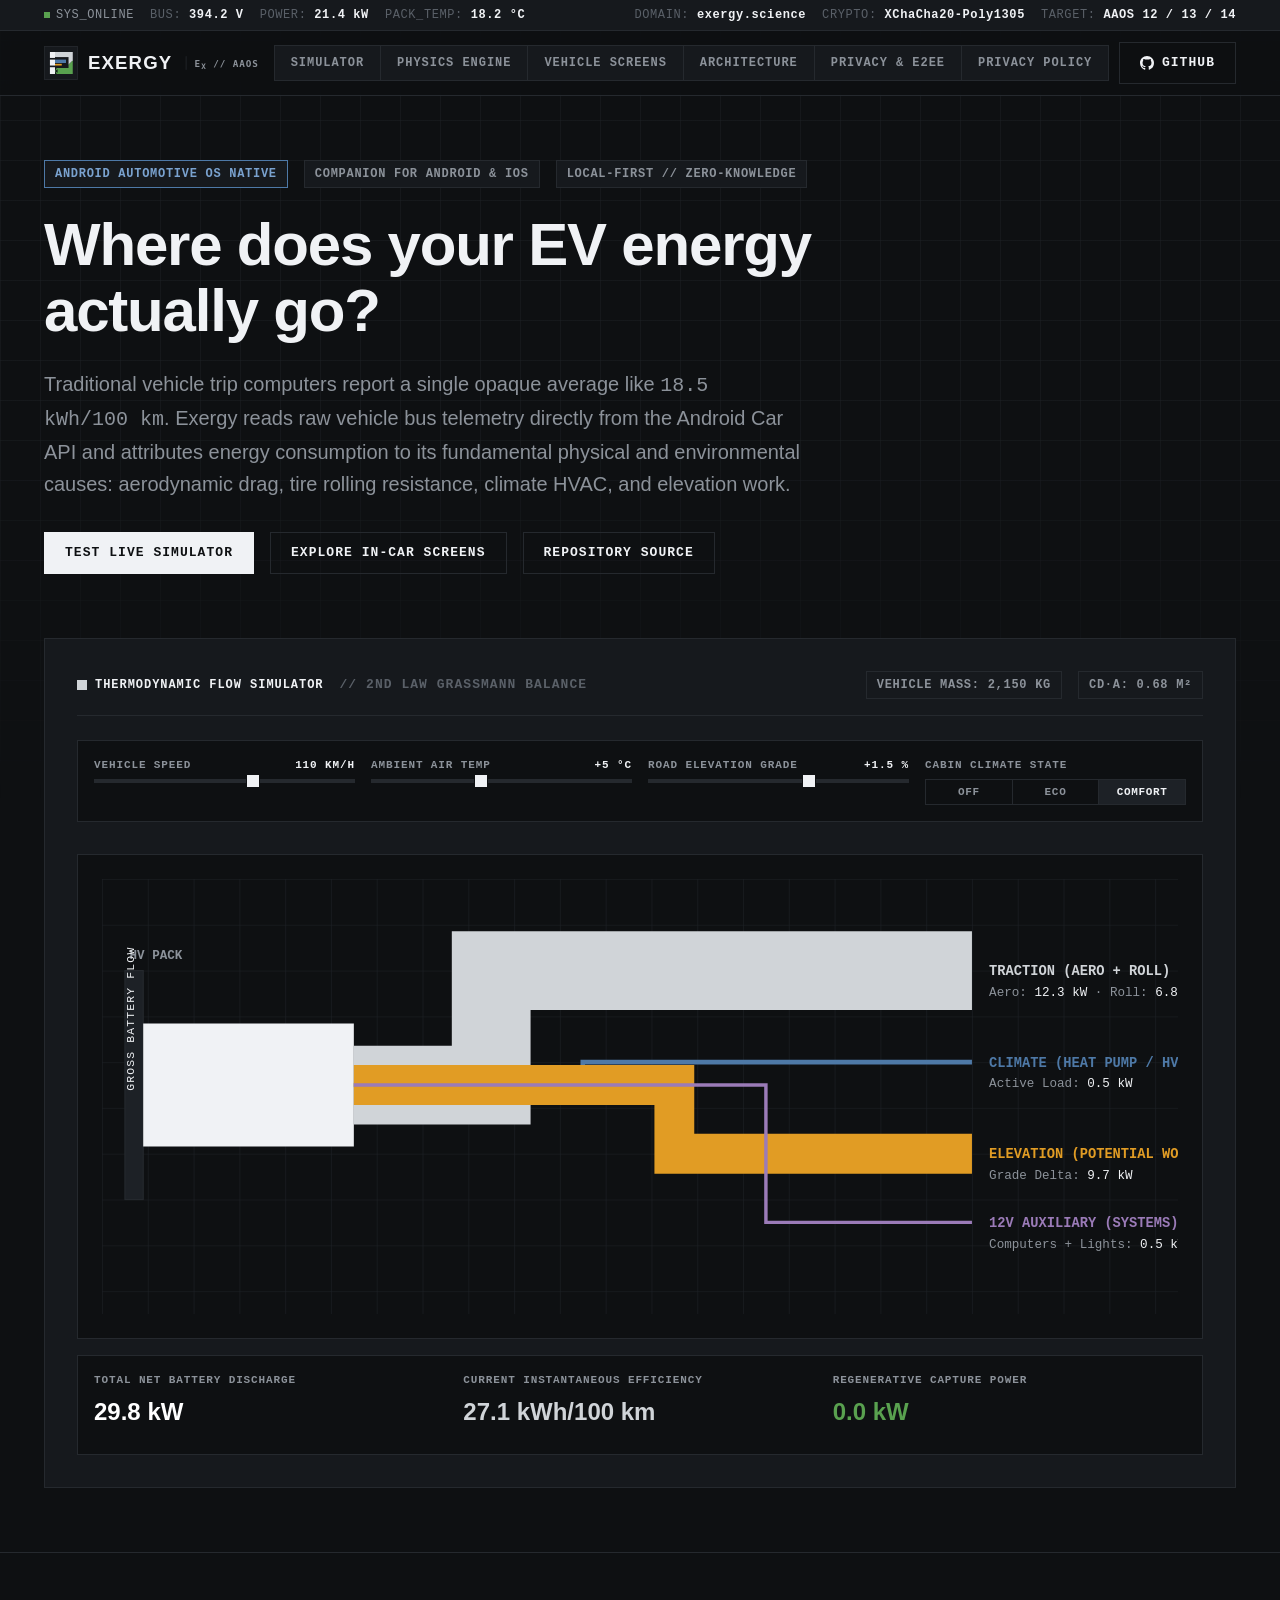
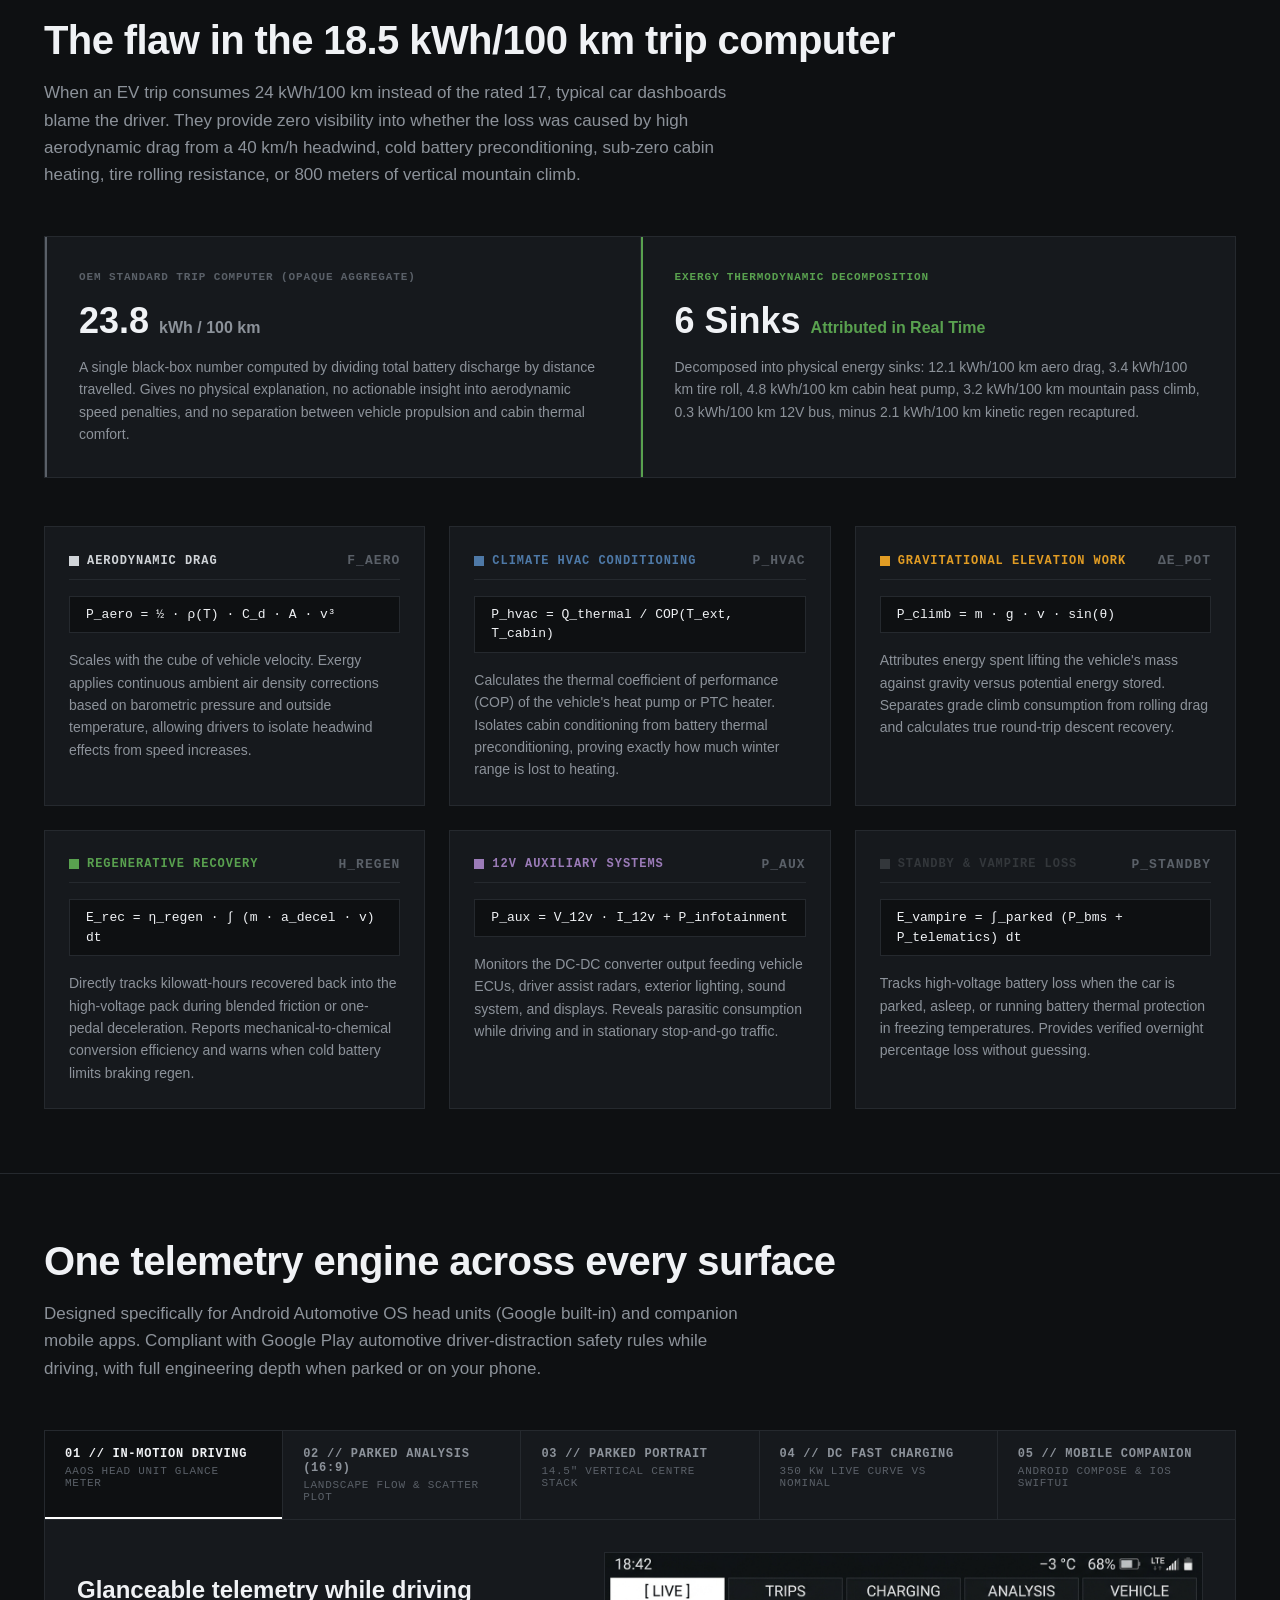
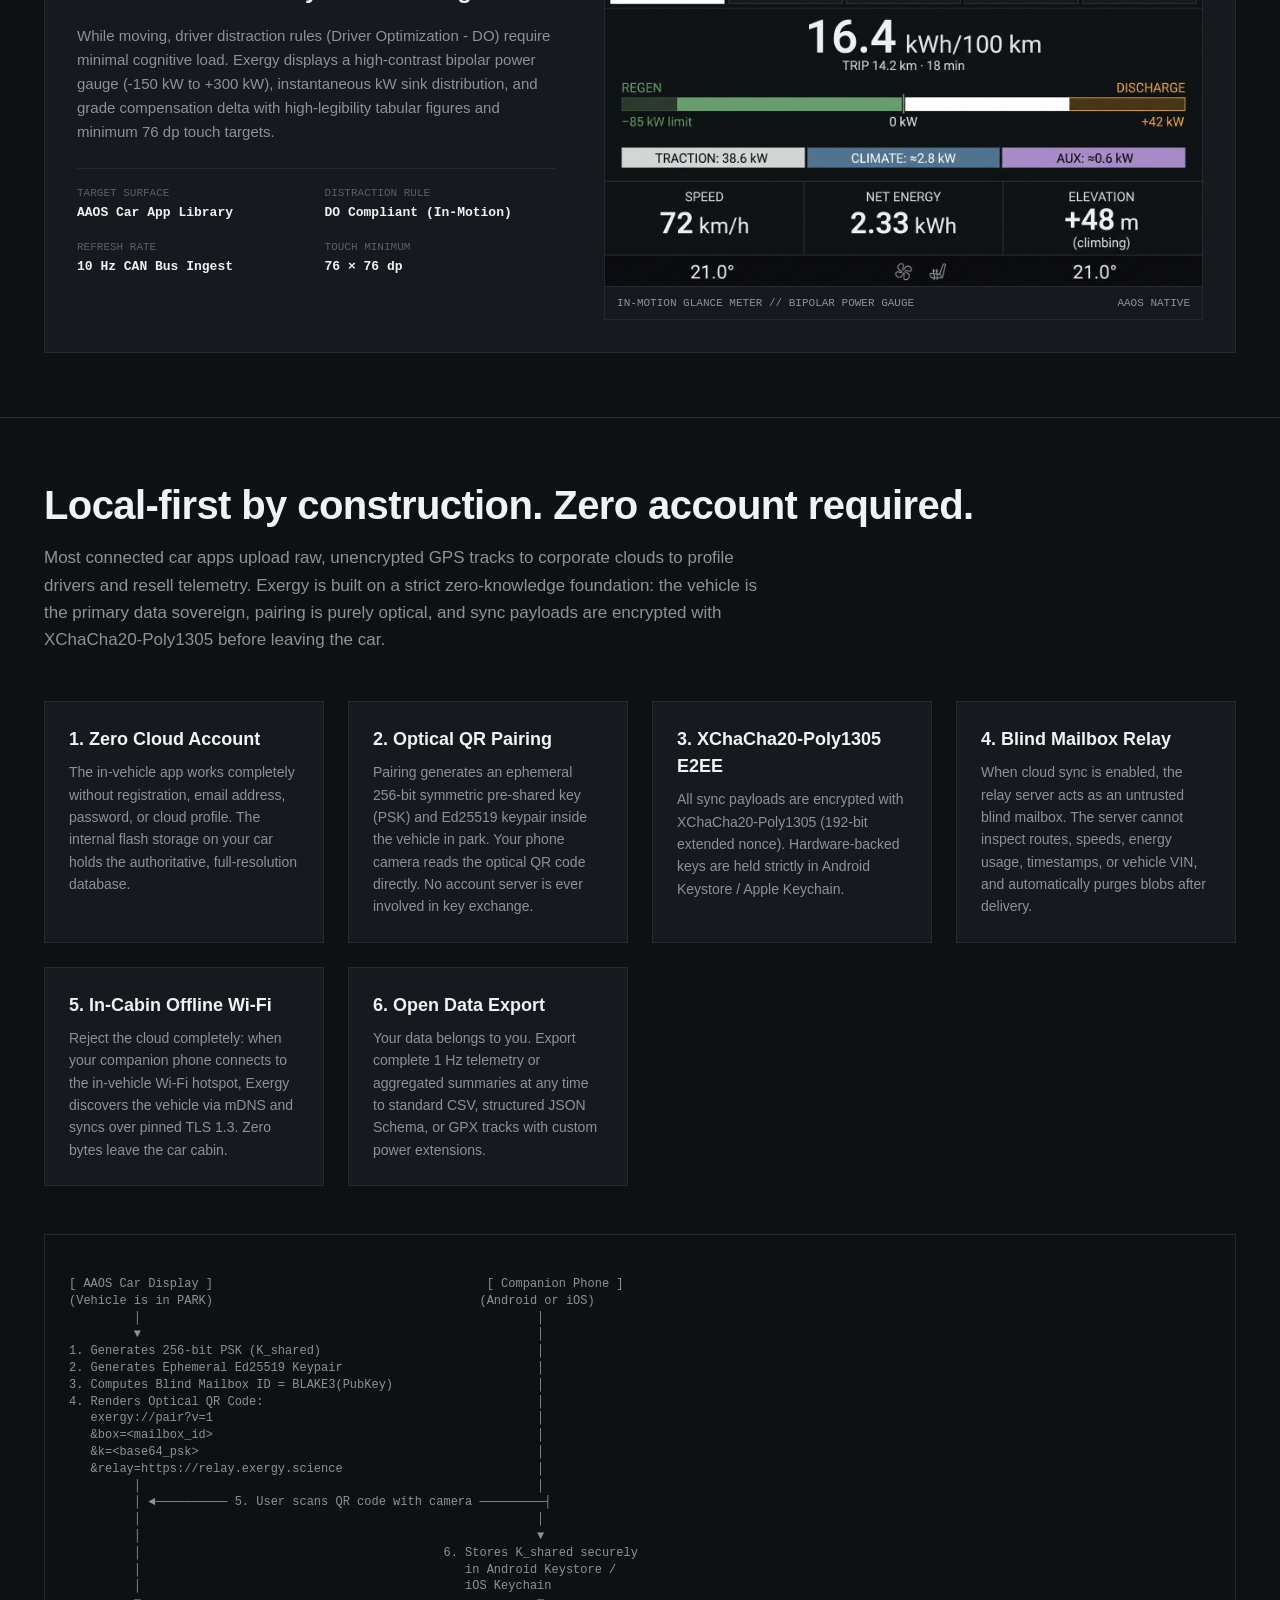
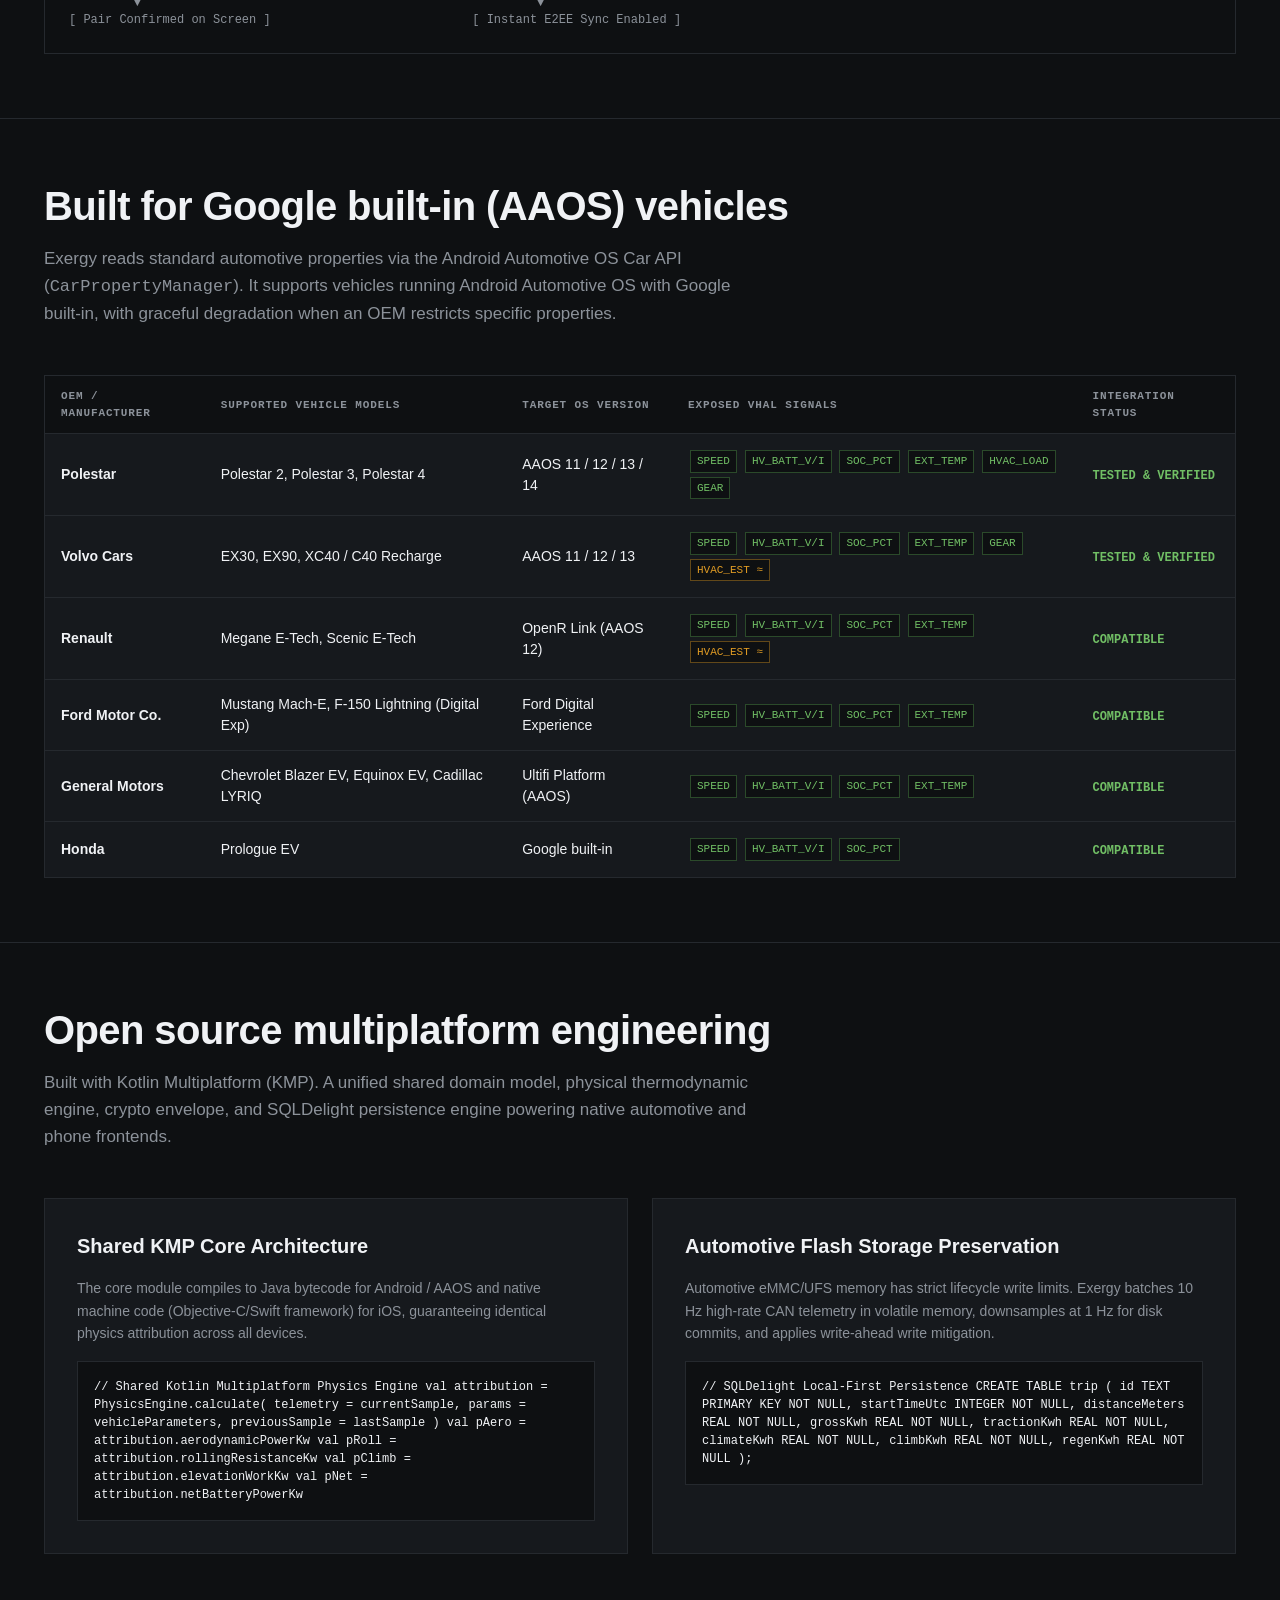
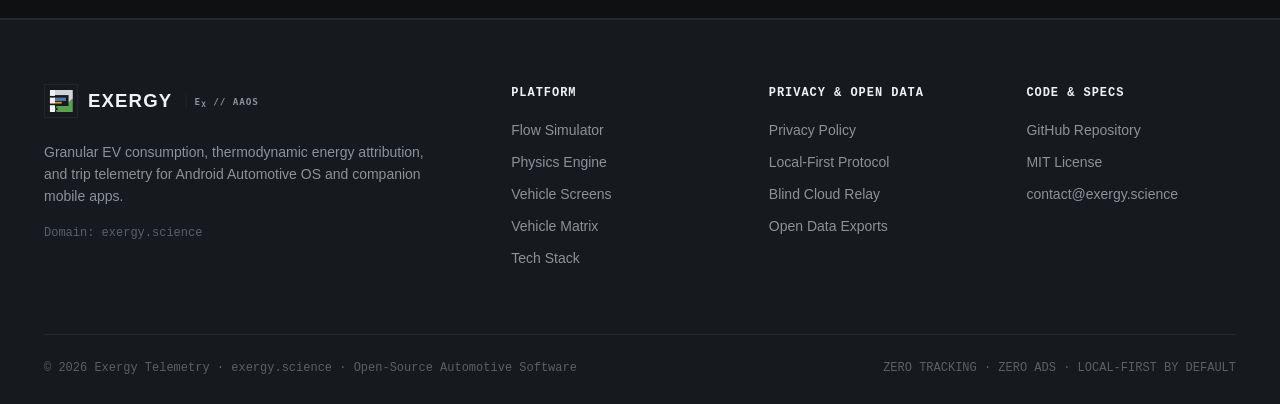
==== commit cbd6ad92: "deploy: update brand marks, HSTS security headers, and trigger vercel build" ====
--- a/index.html
+++ b/index.html
@@ -6,6 +6,8 @@
   <title>Exergy — Thermodynamic EV Telemetry & Energy Attribution for AAOS & Mobile</title>
   <meta name="description" content="Open, local-first electric vehicle telemetry for Android Automotive OS (AAOS) and mobile. Decomposes EV consumption into aerodynamic drag, tire rolling resistance, climate HVAC, and elevation potential.">
   <link rel="canonical" href="https://exergy.science/">
+  <meta name="deployment-target" content="vercel">
+  <meta name="deployment-version" content="1.0.1">
 
   <!-- Open Graph / Meta -->
   <meta property="og:type" content="website">
@@ -63,7 +65,7 @@
   <header class="site-header">
     <div class="container">
       <a href="/" class="logo-link" aria-label="Exergy Homepage">
-        <img src="/assets/logo.svg" alt="Exergy Logo" width="210" height="36">
+        <img src="/assets/logo.svg" alt="Exergy Logo" width="220" height="34">
       </a>
       
       <nav class="nav-links" aria-label="Main Navigation">
@@ -820,7 +822,7 @@
     <div class="container">
       <div class="footer-grid">
         <div class="footer-brand">
-          <img src="/assets/logo.svg" alt="Exergy" width="200" height="34">
+          <img src="/assets/logo.svg" alt="Exergy" width="220" height="34">
           <p>
             Granular EV consumption, thermodynamic energy attribution, and trip telemetry for Android Automotive OS and companion mobile apps.
           </p>
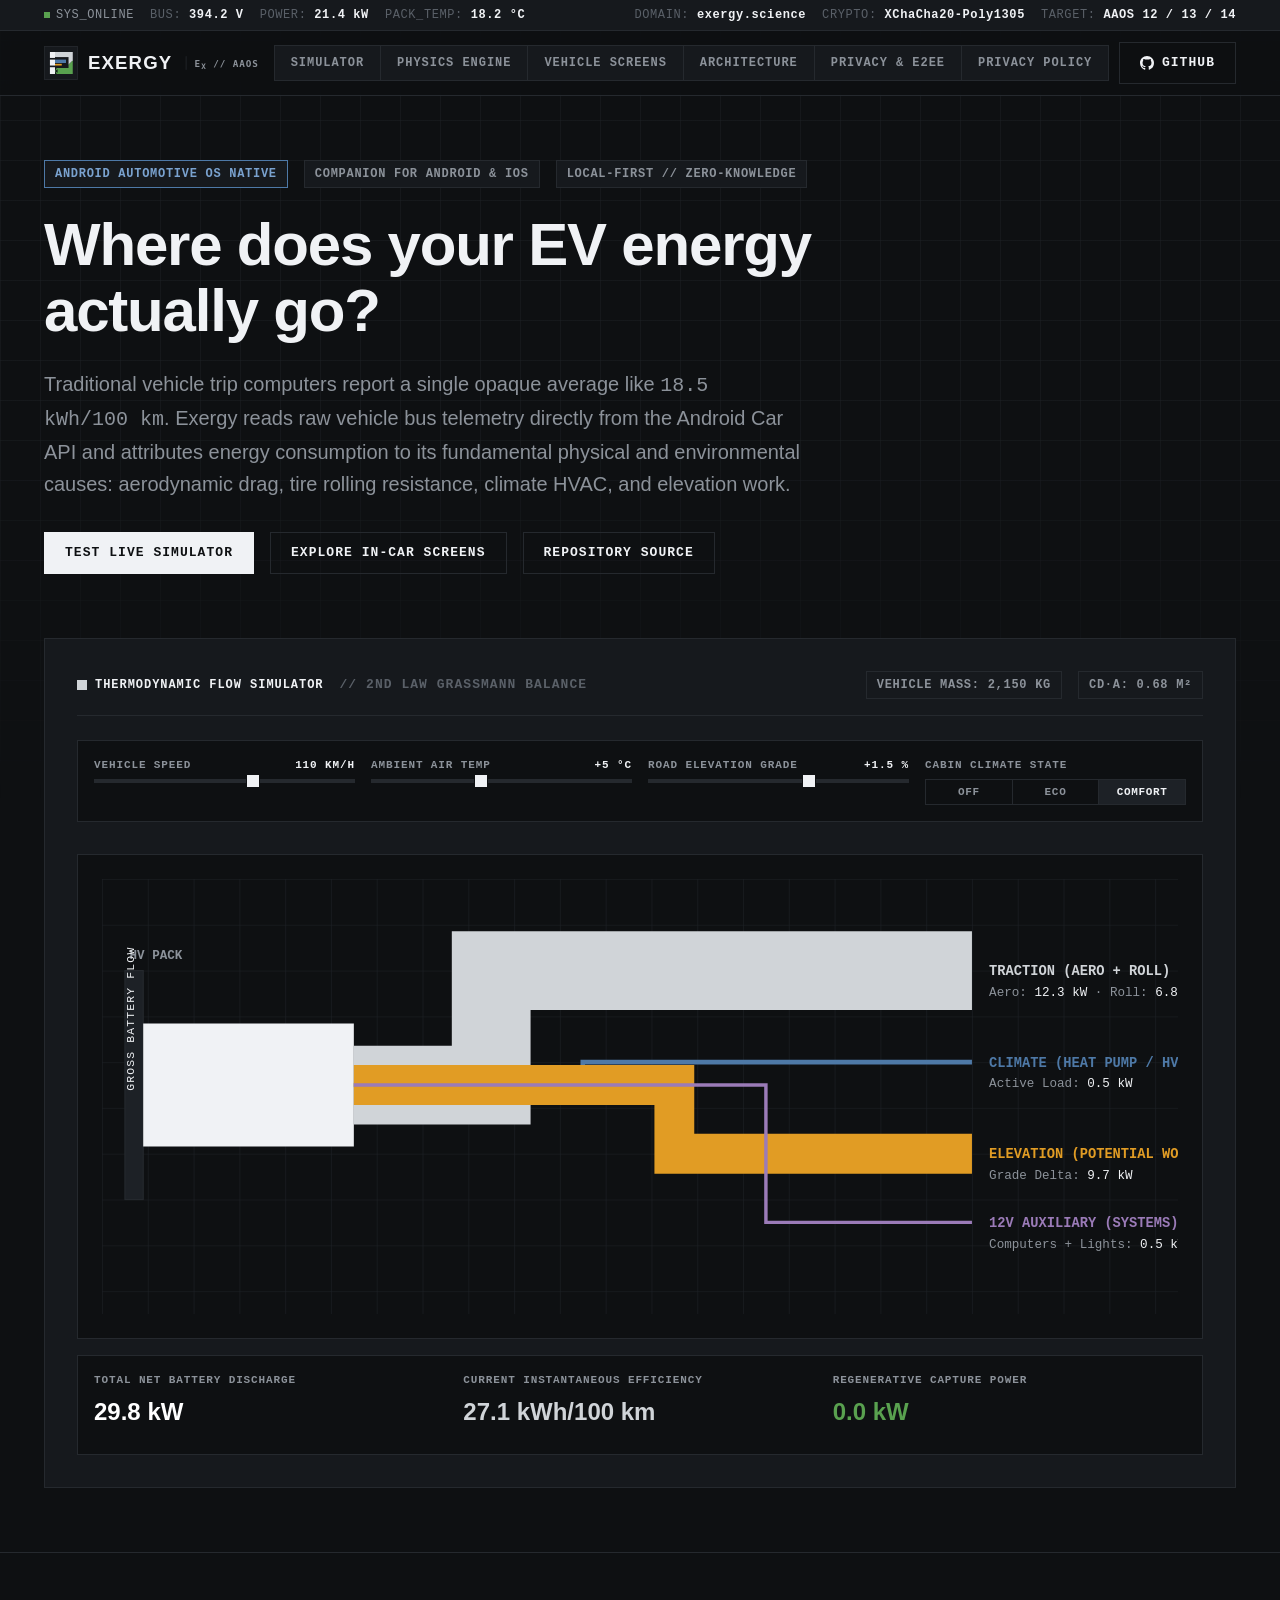
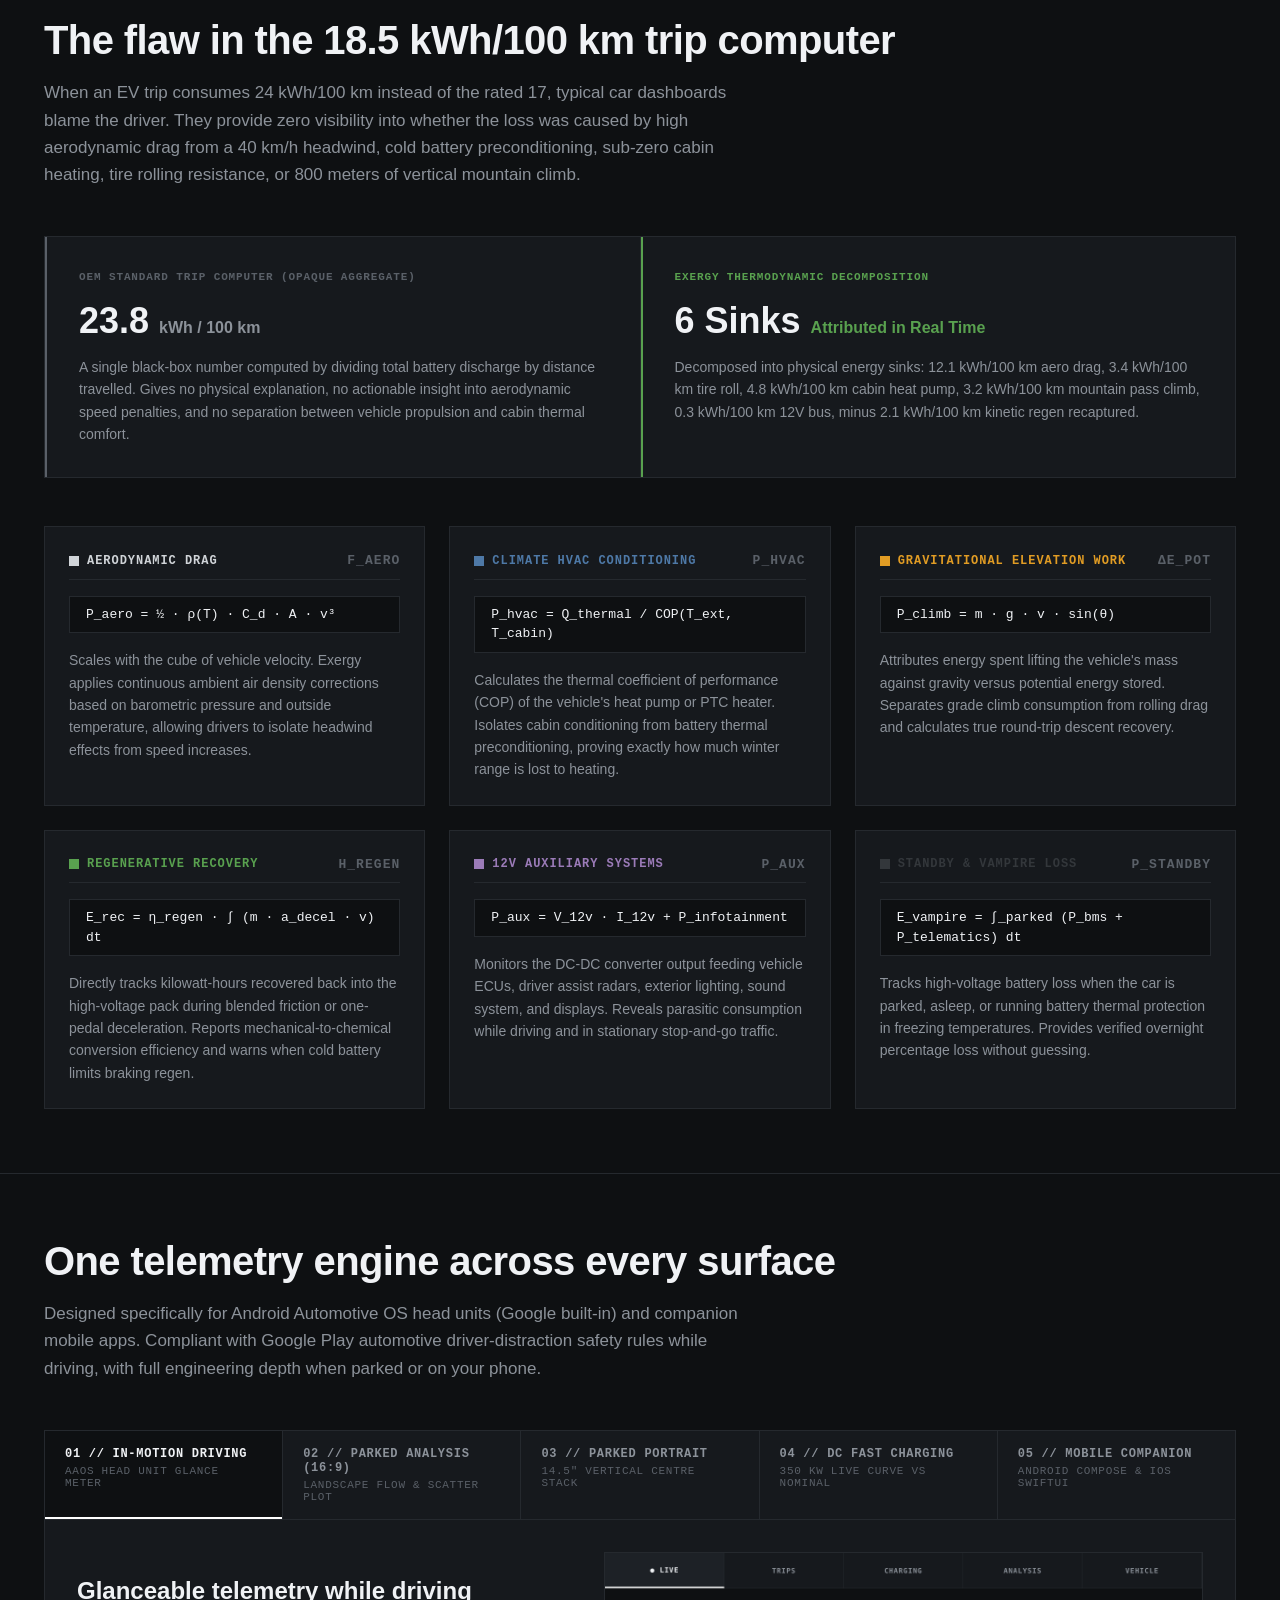
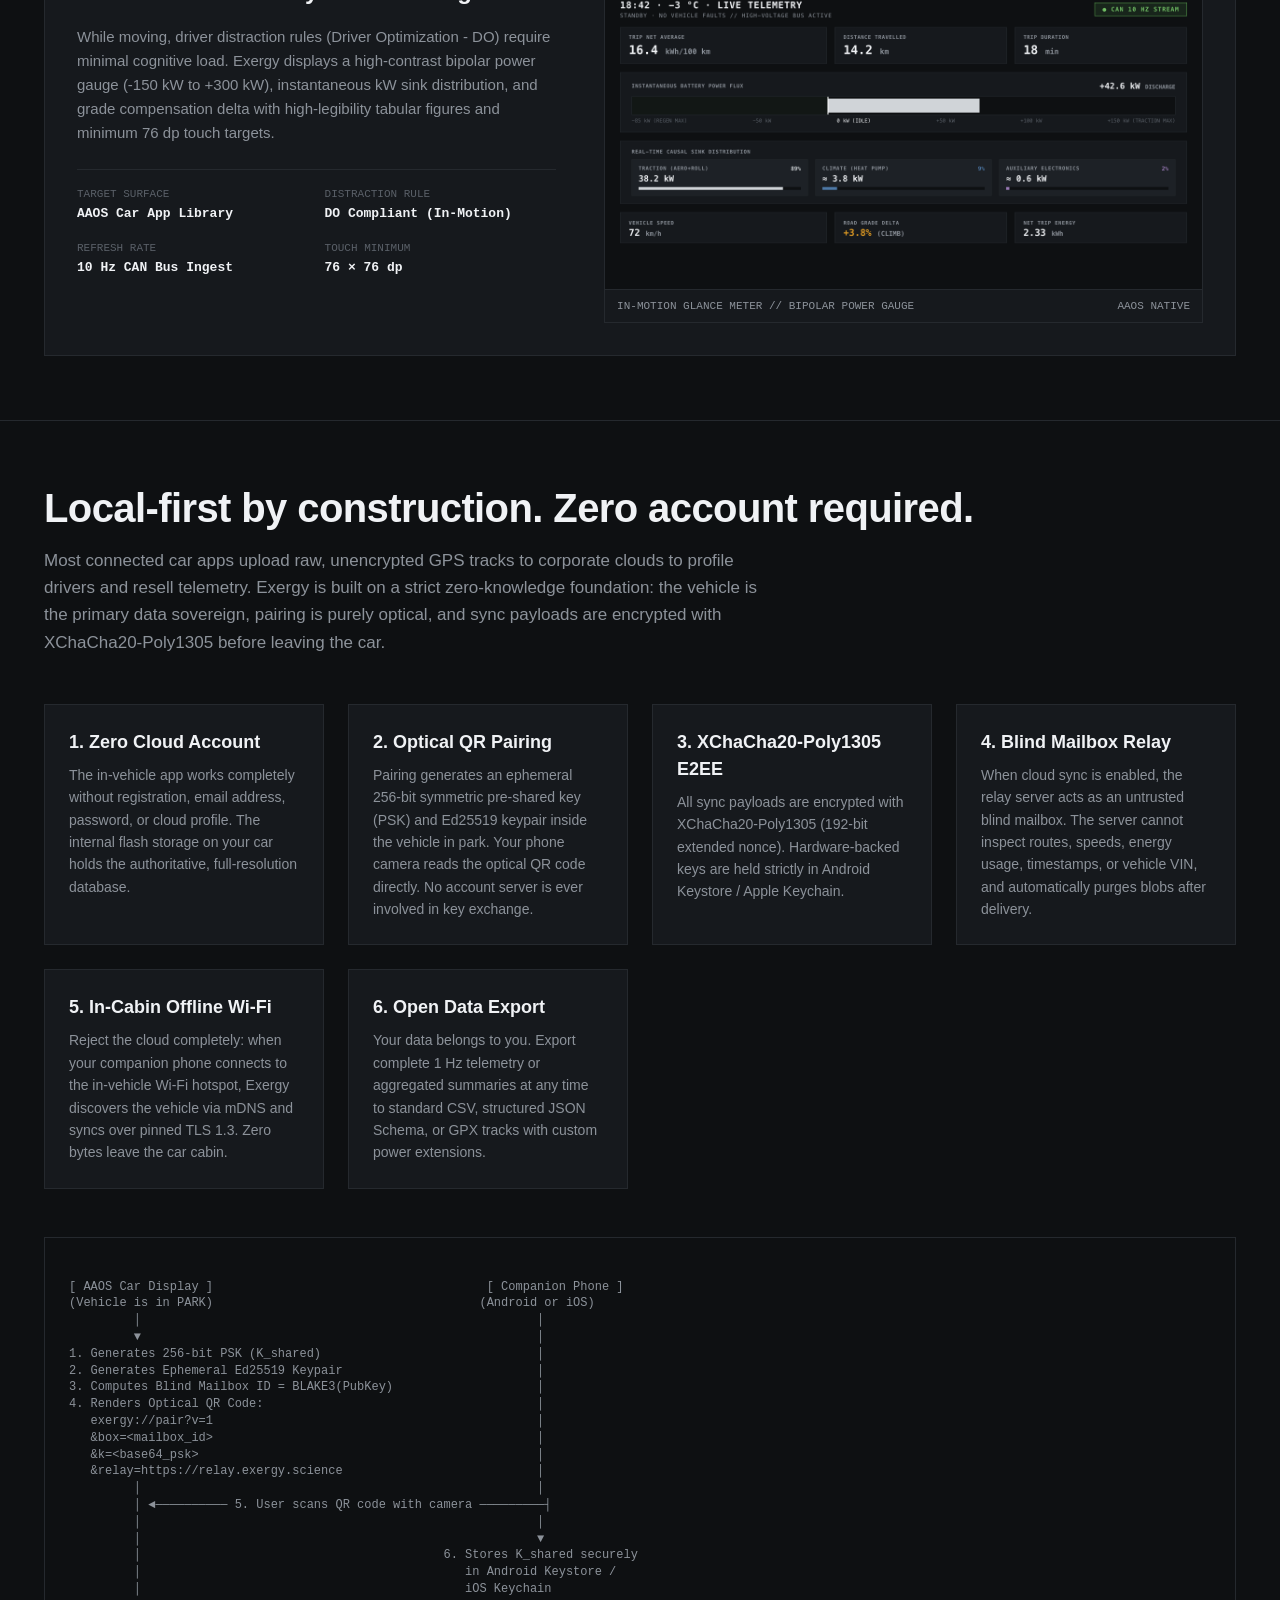
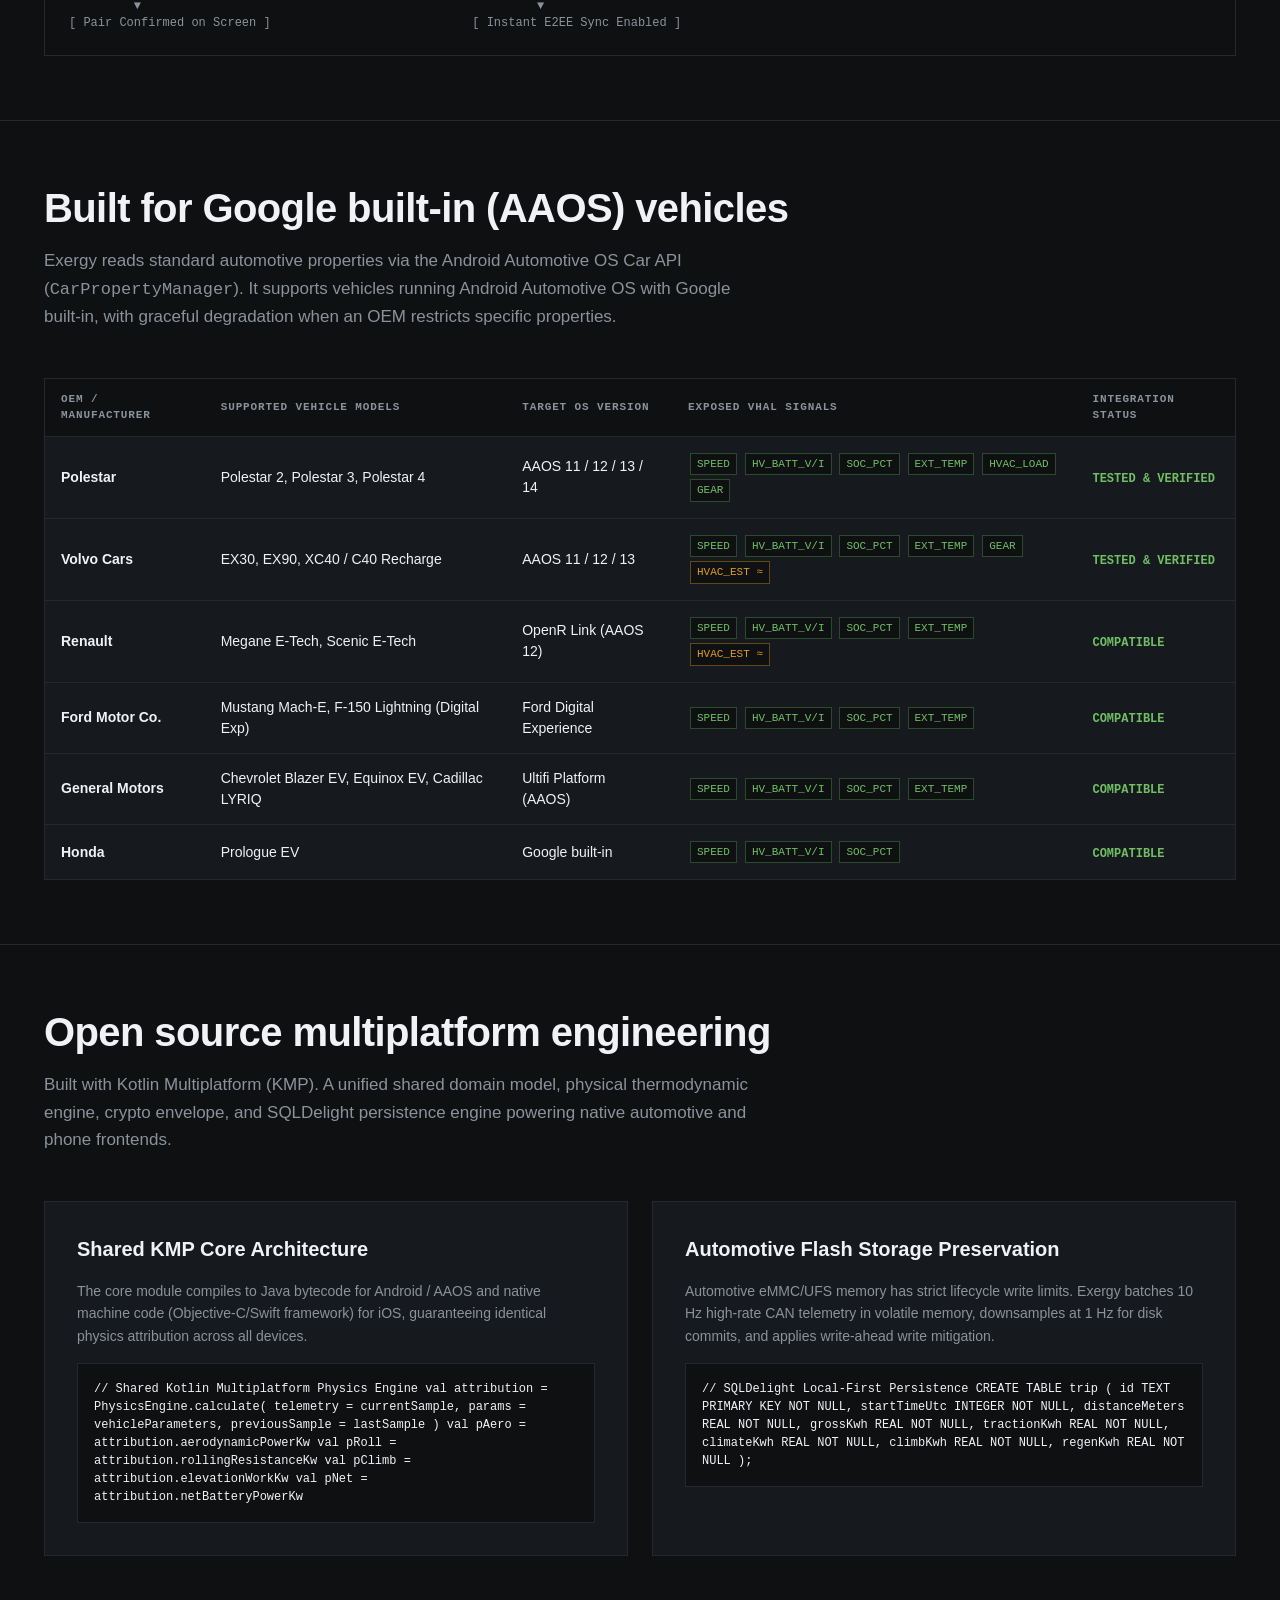
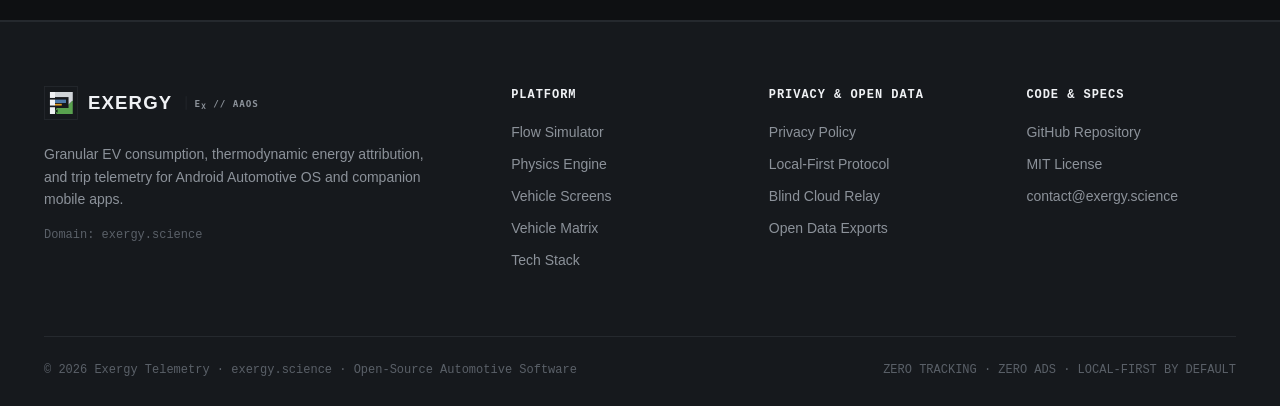
==== commit 89b6afba: "fix(assets): replace conceptual mocks with authentic high-res software UI screenshots" ====
--- a/index.html
+++ b/index.html
@@ -14,14 +14,14 @@
   <meta property="og:url" content="https://exergy.science/">
   <meta property="og:title" content="Exergy — Thermodynamic EV Telemetry & Energy Attribution">
   <meta property="og:description" content="Granular EV consumption, thermodynamic energy attribution, and trip telemetry for Android Automotive OS and companion mobile apps.">
-  <meta property="og:image" content="https://exergy.science/assets/images/flow-car.jpg">
+  <meta property="og:image" content="https://exergy.science/assets/images/flow-car.png">
 
   <!-- Twitter Card -->
   <meta name="twitter:card" content="summary_large_image">
   <meta name="twitter:url" content="https://exergy.science/">
   <meta name="twitter:title" content="Exergy — Thermodynamic EV Telemetry">
   <meta name="twitter:description" content="Granular EV consumption, thermodynamic energy attribution, and trip telemetry for Android Automotive OS and companion mobile apps.">
-  <meta name="twitter:image" content="https://exergy.science/assets/images/flow-car.jpg">
+  <meta name="twitter:image" content="https://exergy.science/assets/images/flow-car.png">
 
   <link rel="icon" type="image/svg+xml" href="/assets/favicon.svg">
   <link rel="stylesheet" href="/assets/css/style.css">
@@ -425,7 +425,7 @@
                 </div>
               </div>
               <div class="showcase-media">
-                <img src="/assets/images/live-car.jpg" alt="Exergy In-Motion Driving Glance Meter Screen on Android Automotive OS" loading="lazy">
+                <img src="/assets/images/live-car.png" alt="Exergy In-Motion Driving Glance Meter Screen on Android Automotive OS" loading="lazy">
                 <div class="media-caption">
                   <span>IN-MOTION GLANCE METER // BIPOLAR POWER GAUGE</span>
                   <span>AAOS NATIVE</span>
@@ -461,7 +461,7 @@
                 </div>
               </div>
               <div class="showcase-media">
-                <img src="/assets/images/flow-car.jpg" alt="Exergy Parked 16:9 Fullscreen Grassmann Energy Flow Diagram" loading="lazy">
+                <img src="/assets/images/flow-car.png" alt="Exergy Parked 16:9 Fullscreen Grassmann Energy Flow Diagram" loading="lazy">
                 <div class="media-caption">
                   <span>PARKED ANALYSIS // GRASSMANN SANKEY & TEMPERATURE CORRELATION</span>
                   <span>16:9 DISPLAY</span>
@@ -497,7 +497,7 @@
                 </div>
               </div>
               <div class="showcase-media">
-                <img src="/assets/images/flow-car-portrait.jpg" alt="Exergy Vertical Center Stack UI on Polestar 3" loading="lazy">
+                <img src="/assets/images/flow-car-portrait.png" alt="Exergy Vertical Center Stack UI on Polestar 3" loading="lazy">
                 <div class="media-caption">
                   <span>PORTRAIT CENTER STACK // DUAL TELEMETRY DECK</span>
                   <span>POLARIS AAOS</span>
@@ -533,7 +533,7 @@
                 </div>
               </div>
               <div class="showcase-media">
-                <img src="/assets/images/charging-car.jpg" alt="Exergy DC Fast Charging Telemetry and Thermal Acceptance Curve" loading="lazy">
+                <img src="/assets/images/charging-car.png" alt="Exergy DC Fast Charging Telemetry and Thermal Acceptance Curve" loading="lazy">
                 <div class="media-caption">
                   <span>CHARGING TELEMETRY // 350 KW ACCEPTANCE & THERMAL PROFILE</span>
                   <span>DC FAST CHARGE</span>
@@ -569,7 +569,7 @@
                 </div>
               </div>
               <div class="showcase-media">
-                <img src="/assets/images/flow-phone.jpg" alt="Exergy Mobile Companion App on Phone with Vector Sankey Diagram" loading="lazy">
+                <img src="/assets/images/flow-phone.png" alt="Exergy Mobile Companion App on Phone with Vector Sankey Diagram" loading="lazy">
                 <div class="media-caption">
                   <span>COMPANION PHONE APP // VECTOR SANKEY MODE SWITCHER</span>
                   <span>IOS & ANDROID</span>
